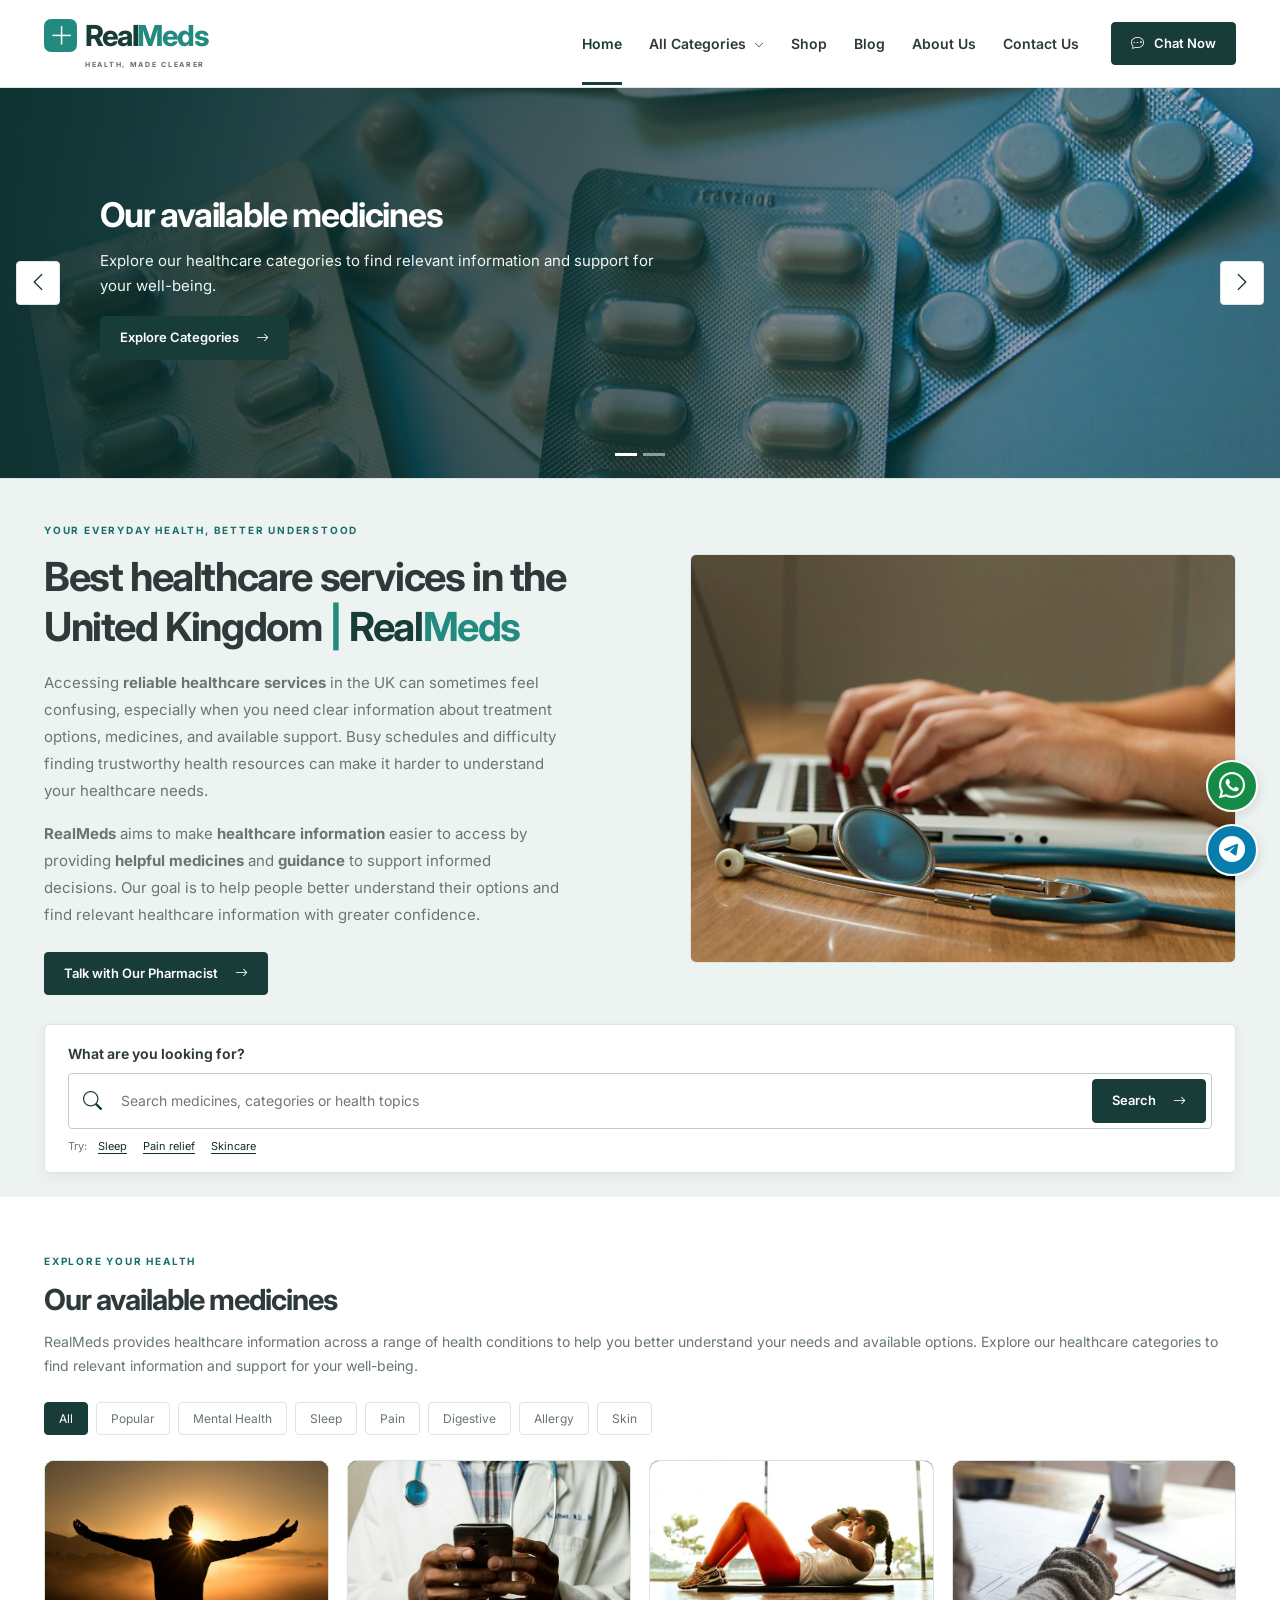
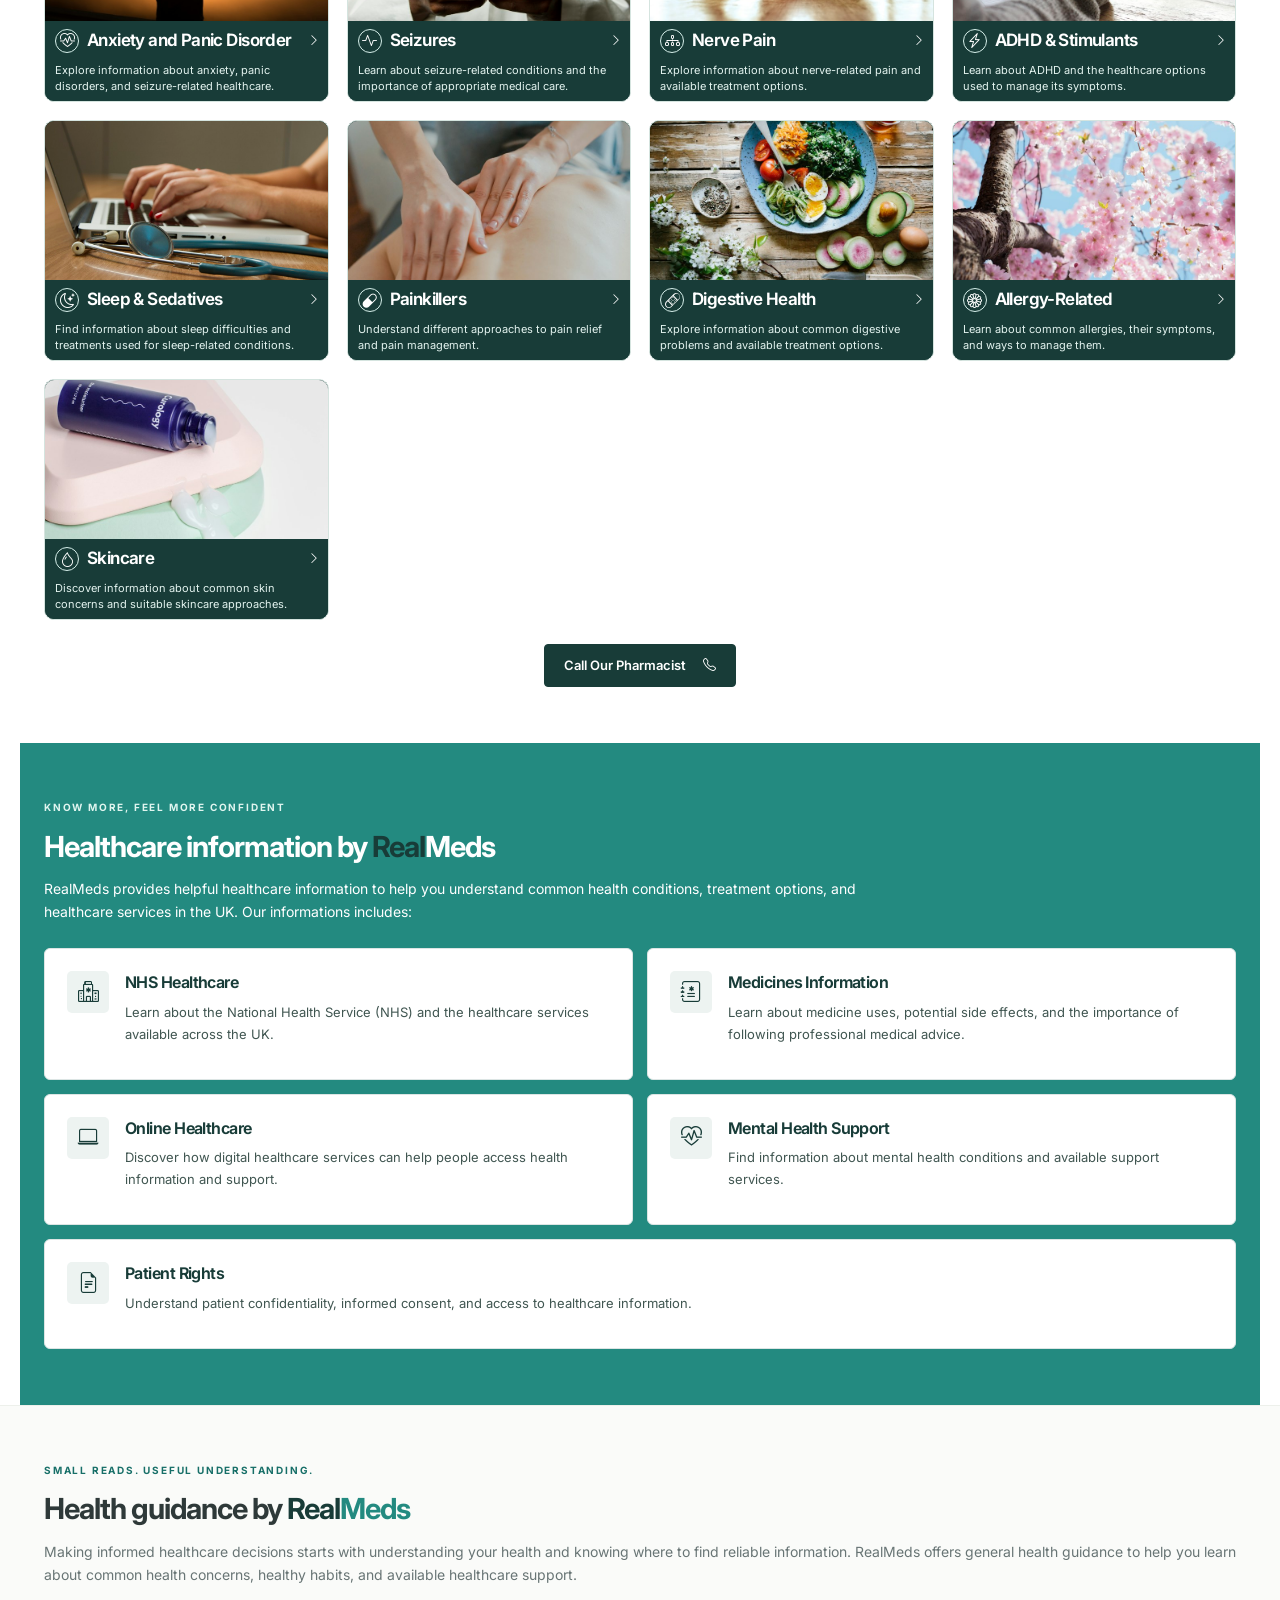
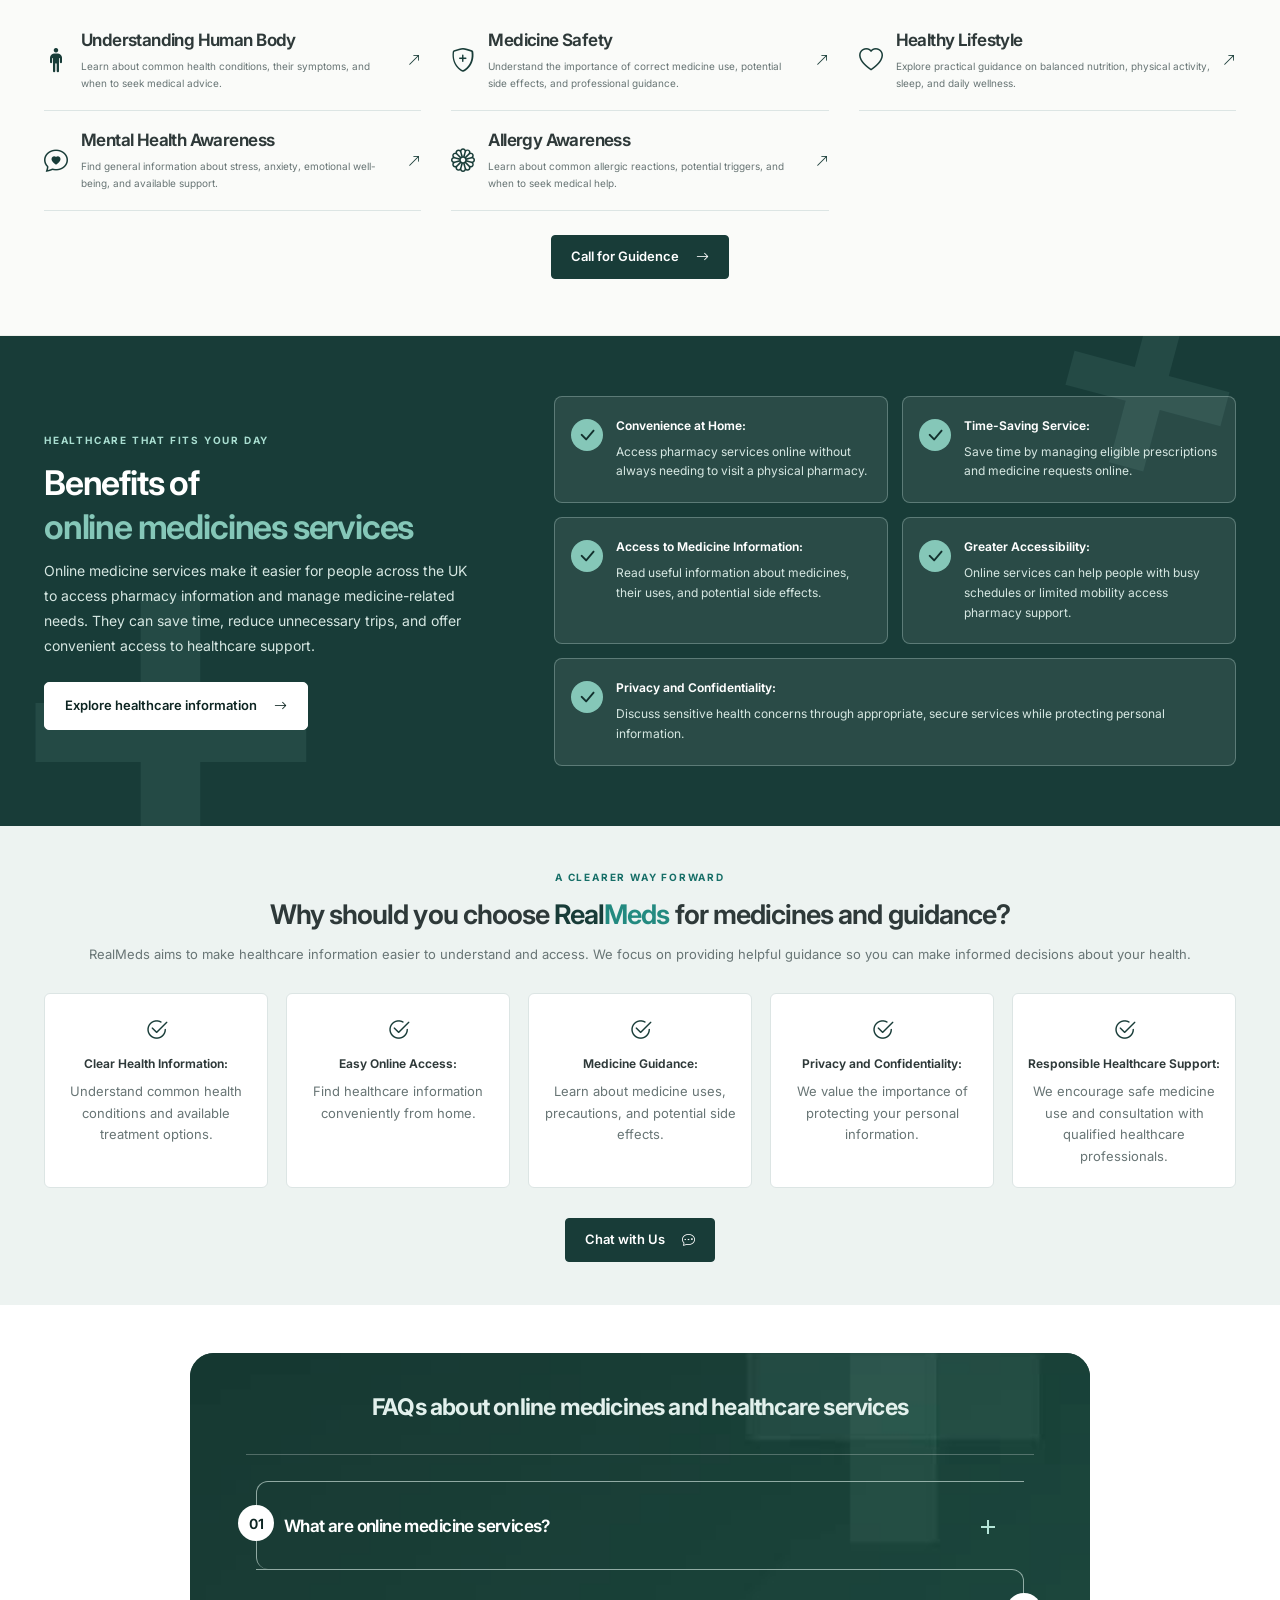
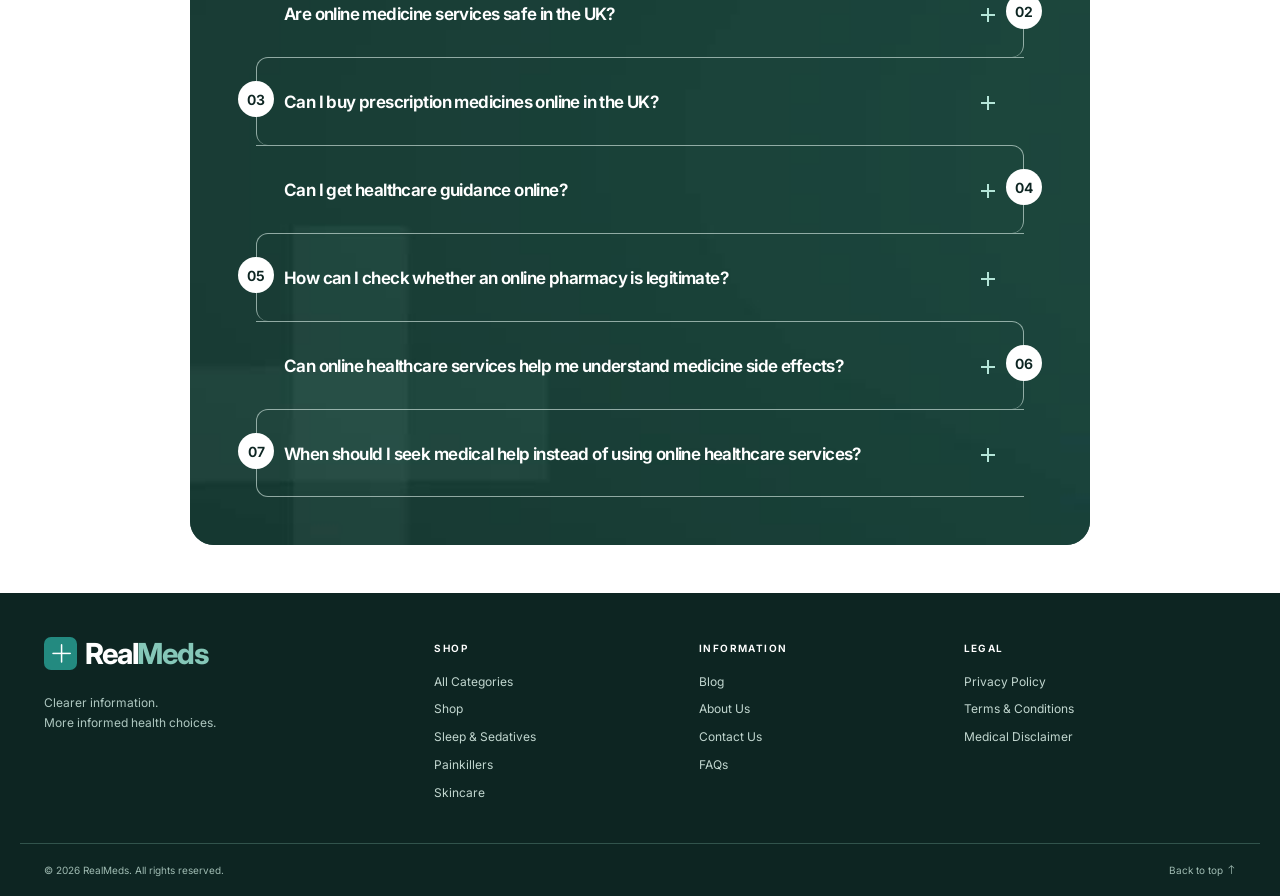
==== index.html @ e04bdd27 "Initial RealMeds website" ====
<!doctype html>
<html lang="en">

<head>
    <meta charset="utf-8">
    <meta name="viewport" content="width=device-width, initial-scale=1">
    <meta name="description"
        content="RealMeds is the best healthcare service, medicine guidance, and online pharmacy service in the UK. Learn about health conditions, safety, and treatment options.">
    <title>Best healthcare services in the United Kingdom | RealMeds</title>
    <link rel="icon" type="image/svg+xml" href="assets/img/favicon.svg?v=1">
    <link rel="preconnect" href="https://fonts.googleapis.com">
    <link href="https://fonts.googleapis.com/css2?family=Inter:wght@400;500;600;650;700;750&display=swap"
        rel="stylesheet">
    <link href="https://cdn.jsdelivr.net/npm/bootstrap@5.3.3/dist/css/bootstrap.min.css" rel="stylesheet">
    <link href="https://cdn.jsdelivr.net/npm/bootstrap-icons@1.11.3/font/bootstrap-icons.min.css" rel="stylesheet">
    <link href="assets/css/style.css" rel="stylesheet">
</head>

<body><a class="skip-link" href="#main">Skip to content</a>
    
    <!-- Partial: header -->
    <header class="site-header">
        <div class="container header-inner"><a class="brand" href="index.html" aria-label="RealMeds home"><span
                    class="brand-symbol"><i class="bi bi-plus-lg"
                        aria-hidden="true"></i></span>Real<span>Meds</span><small>HEALTH, MADE
                    CLEARER</small></a><button class="menu-toggle" aria-expanded="false" aria-controls="main-nav"
                aria-label="Open navigation"><i class="bi bi-list" aria-hidden="true"></i></button>
            <nav id="main-nav" aria-label="Main navigation"><a class="active" href="index.html"
                    aria-current="page">Home</a>
                <div class="category-nav"><button id="category-toggle" aria-expanded="false"
                        aria-controls="mega-menu">All Categories <i class="bi bi-chevron-down"
                            aria-hidden="true"></i></button>
                    <div id="mega-menu" class="mega-menu" hidden>
                        
                        <div class="mega-grid"><a href="#categories" data-category-link="Anxiety and Panic Disorder"><span>Anxiety and Panic
                                    Disorder</span></a><a
                                href="#categories" data-category-link="Seizures"><span>Seizures</span></a><a href="#categories" data-category-link="Nerve Pain"><span>Nerve Pain</span></a><a href="#categories"
                                data-category-link="ADHD & Stimulants"><span>ADHD & Stimulants</span></a><a href="#categories"
                                data-category-link="Sleep & Sedatives"><span>Sleep & Sedatives</span></a><a href="#categories" data-category-link="Painkillers"><span>Painkillers</span></a><a href="#categories"
                                data-category-link="Digestive Health"><span>Digestive Health</span></a><a href="#categories"
                                data-category-link="Allergy-Related"><span>Allergy-Related</span></a><a href="#categories" data-category-link="Skincare"><span>Skincare</span></a></div>
                    </div>
                </div><a href="#categories">Shop</a><a href="#guidance">Blog</a><a href="#about">About Us</a><a href="#detail-modal" data-policy="Contact Us">Contact Us</a>
            </nav><button type="button" class="btn btn-primary header-chat" data-policy="Contact Us"><i class="bi bi-chat-dots" aria-hidden="true"></i> Chat Now</button>
        </div>
    </header>
    <main id="main">
        <!-- Two-slide banner: titles intentionally use span, not H1. -->
        <section id="home-slider" class="carousel slide home-slider" aria-label="RealMeds highlights" aria-roledescription="carousel">
            <div class="carousel-inner">
                <div class="carousel-item active" role="group" aria-roledescription="slide" aria-label="1 of 2">
                    <div class="container banner-content"><div class="banner-copy">
                        <span class="banner-title">Our available medicines</span>
                        <p>Explore our healthcare categories to find relevant information and support for your well-being.</p>
                        <a class="btn btn-primary" href="#categories">Explore Categories <i class="bi bi-arrow-right" aria-hidden="true"></i></a>
                        </div>
                    </div>
                    <div class="banner-image"><img src="assets/img/slider-medicines.jpg" alt="Medicines and healthcare supplies" width="1200" height="800" fetchpriority="high"></div>
                </div>
                <div class="carousel-item" role="group" aria-roledescription="slide" aria-label="2 of 2">
                    <div class="container banner-content"><div class="banner-copy">
                        <span class="banner-title">Healthcare information by <span class="heading-brand"><span class="heading-brand-real">Real</span><span class="heading-brand-meds">Meds</span></span></span>
                        <p>Learn about common health conditions, treatment options, and healthcare services in the UK.</p>
                        <a class="btn btn-primary" href="#information">Learn More About Healthcare <i class="bi bi-arrow-right" aria-hidden="true"></i></a>
                        </div>
                    </div>
                    <div class="banner-image"><img src="assets/img/slider-healthcare.jpg" alt="Healthcare professional discussing health information" width="1200" height="800" fetchpriority="auto"></div>
                </div>
            </div>
            <button class="carousel-control-prev" type="button" data-bs-target="#home-slider" data-bs-slide="prev" aria-label="Previous slide"><i class="bi bi-chevron-left" aria-hidden="true"></i></button>
            <button class="carousel-control-next" type="button" data-bs-target="#home-slider" data-bs-slide="next" aria-label="Next slide"><i class="bi bi-chevron-right" aria-hidden="true"></i></button>
            <div class="carousel-indicators">
                <button type="button" data-bs-target="#home-slider" data-bs-slide-to="0" class="active" aria-current="true" aria-label="Slide 1"></button>
                <button type="button" data-bs-target="#home-slider" data-bs-slide-to="1" aria-label="Slide 2"></button>
            </div>
        </section>

        <!-- Home: primary discovery -->
        <section class="hero">
            <div class="container hero-grid">
                <div class="hero-copy"><span class="eyebrow">YOUR EVERYDAY HEALTH, BETTER UNDERSTOOD</span>
                    <h1>Best healthcare services in the United Kingdom <span>| <span class="heading-brand"><span class="heading-brand-real">Real</span><span class="heading-brand-meds">Meds</span></span></span></h1>
                    <p>Accessing <strong>reliable healthcare services</strong> in the UK can sometimes feel confusing, especially when
                        you need clear information about treatment options, medicines, and available support. Busy
                        schedules and difficulty finding trustworthy health resources can make it harder to understand
                        your healthcare needs.</p>
                    <p><strong>RealMeds</strong> aims to make <strong>healthcare information</strong> easier to access by providing <strong>helpful medicines</strong> and
                        <strong>guidance</strong> to support informed decisions. Our goal is to help people better understand their
                        options and find relevant healthcare information with greater confidence.</p>
                    <div class="hero-actions"><a class="btn btn-primary" href="#detail-modal" data-policy="Contact Us">Talk with Our Pharmacist <i
                                class="bi bi-arrow-right" aria-hidden="true"></i></a></div>
                    
                </div>
                <div class="hero-visual hero-image-box">
                    <img src="assets/img/hero-healthcare.jpg" alt="Healthcare professional providing a consultation" width="1000" height="667" loading="lazy">
                </div>
            </div>
            <div class="container search-container">
                <form id="search-form" class="search-box" role="search"><label for="health-search">What are you looking
                        for?</label>
                    <div class="search-input"><i class="bi bi-search" aria-hidden="true"></i><input id="health-search"
                            type="search" placeholder="Search medicines, categories or health topics"
                            autocomplete="off"><button class="btn btn-primary" type="submit">Search <i
                                class="bi bi-arrow-right" aria-hidden="true"></i></button></div><span>Try: <button
                            type="button" data-search="Sleep">Sleep</button><button type="button"
                            data-search="Pain">Pain relief</button><button type="button"
                            data-search="Skincare">Skincare</button></span>
                </form>
            </div>
        </section>
        
        <!-- Component: category-card -->
        <section id="categories" class="section container">
            <div class="section-heading">
                <div><span class="eyebrow">EXPLORE YOUR HEALTH</span>
                    <h2>Our available medicines</h2>
                    <p>RealMeds provides healthcare information across a range of health conditions to help you better
                        understand your needs and available options. Explore our healthcare categories to find relevant
                        information and support for your well-being.</p>
                </div>
            </div>
            <div class="filter-tabs" role="group" aria-label="Filter health categories"><button data-filter="All"
                    aria-pressed="true" class="selected">All</button><button data-filter="Popular" aria-pressed="false"
                    class="">Popular</button><button data-filter="Mental Health" aria-pressed="false" class="">Mental
                    Health</button><button data-filter="Sleep" aria-pressed="false" class="">Sleep</button><button
                    data-filter="Pain" aria-pressed="false" class="">Pain</button><button data-filter="Digestive"
                    aria-pressed="false" class="">Digestive</button><button data-filter="Allergy" aria-pressed="false"
                    class="">Allergy</button><button data-filter="Skin" aria-pressed="false" class="">Skin</button>
            </div>
            <p id="search-status" class="search-status" role="status" aria-live="polite"></p>
            <div class="category-grid"><a class="category-card category-photo-card" href="#category-detail"
                    data-name="Anxiety and Panic Disorder" data-group="Mental Health" data-popular="true"><img class="category-photo" src="assets/img/category-anxiety.jpg" alt="" width="700" height="440" loading="lazy"><div class="category-card-content"><div class="category-card-heading"><span class="category-icon"><i class="bi bi-heart-pulse" aria-hidden="true"></i></span><h3>Anxiety and Panic Disorder</h3><i class="bi bi-chevron-right" aria-hidden="true"></i></div><p>Explore information about anxiety, panic disorders, and seizure-related healthcare.</p></div></a><a class="category-card category-photo-card" href="#category-detail" data-name="Seizures" data-group="Mental Health"
                    data-popular="false"><img class="category-photo" src="assets/img/category-seizures.jpg" alt="" width="700" height="440" loading="lazy"><div class="category-card-content"><div class="category-card-heading"><span class="category-icon"><i class="bi bi-activity"
                            aria-hidden="true"></i></span><h3>Seizures</h3><i class="bi bi-chevron-right" aria-hidden="true"></i></div><p>Learn about seizure-related conditions and the importance of appropriate medical care.</p></div></a><a class="category-card category-photo-card" href="#category-detail" data-name="Nerve Pain" data-group="Pain"
                    data-popular="false"><img class="category-photo" src="assets/img/category-nerve-pain.jpg" alt="" width="700" height="440" loading="lazy"><div class="category-card-content"><div class="category-card-heading"><span class="category-icon"><i class="bi bi-diagram-3"
                            aria-hidden="true"></i></span><h3>Nerve Pain</h3><i class="bi bi-chevron-right" aria-hidden="true"></i></div><p>Explore information about nerve-related pain and available treatment options.</p></div></a><a class="category-card category-photo-card" href="#category-detail" data-name="ADHD & Stimulants"
                    data-group="Mental Health" data-popular="false"><img class="category-photo" src="assets/img/category-adhd.jpg" alt="" width="700" height="440" loading="lazy"><div class="category-card-content"><div class="category-card-heading"><span class="category-icon"><i
                            class="bi bi-lightning-charge" aria-hidden="true"></i></span><h3>ADHD &amp; Stimulants</h3><i class="bi bi-chevron-right" aria-hidden="true"></i></div><p>Learn about ADHD and the healthcare options used to manage its symptoms.</p></div></a><a class="category-card category-photo-card" href="#category-detail" data-name="Sleep & Sedatives" data-group="Sleep"
                    data-popular="true"><img class="category-photo" src="assets/img/category-sleep.jpg" alt="" width="700" height="440" loading="lazy"><div class="category-card-content"><div class="category-card-heading"><span class="category-icon"><i class="bi bi-moon-stars"
                            aria-hidden="true"></i></span><h3>Sleep &amp; Sedatives</h3><i class="bi bi-chevron-right" aria-hidden="true"></i></div><p>Find information about sleep difficulties and treatments used for sleep-related conditions.
                        </p></div></a><a class="category-card category-photo-card" href="#category-detail" data-name="Painkillers" data-group="Pain"
                    data-popular="true"><img class="category-photo" src="assets/img/category-pain.jpg" alt="" width="700" height="440" loading="lazy"><div class="category-card-content"><div class="category-card-heading"><span class="category-icon"><i class="bi bi-capsule"
                            aria-hidden="true"></i></span><h3>Painkillers</h3><i class="bi bi-chevron-right" aria-hidden="true"></i></div><p>Understand different approaches to pain relief and pain management.</p></div></a><a class="category-card category-photo-card" href="#category-detail" data-name="Digestive Health" data-group="Digestive"
                    data-popular="true"><img class="category-photo" src="assets/img/category-digestive.jpg" alt="" width="700" height="440" loading="lazy"><div class="category-card-content"><div class="category-card-heading"><span class="category-icon"><i class="bi bi-bandaid"
                            aria-hidden="true"></i></span><h3>Digestive Health</h3><i class="bi bi-chevron-right" aria-hidden="true"></i></div><p>Explore information about common digestive problems and available treatment options.</p></div></a><a class="category-card category-photo-card" href="#category-detail" data-name="Allergy-Related" data-group="Allergy"
                    data-popular="false"><img class="category-photo" src="assets/img/category-allergy.jpg" alt="" width="700" height="440" loading="lazy"><div class="category-card-content"><div class="category-card-heading"><span class="category-icon"><i class="bi bi-flower1"
                            aria-hidden="true"></i></span><h3>Allergy-Related</h3><i class="bi bi-chevron-right" aria-hidden="true"></i></div><p>Learn about common allergies, their symptoms, and ways to manage them.</p></div></a><a class="category-card category-photo-card" href="#category-detail" data-name="Skincare" data-group="Skin"
                    data-popular="true"><img class="category-photo" src="assets/img/category-skincare.jpg" alt="" width="700" height="440" loading="lazy"><div class="category-card-content"><div class="category-card-heading"><span class="category-icon"><i class="bi bi-droplet"
                            aria-hidden="true"></i></span><h3>Skincare</h3><i class="bi bi-chevron-right" aria-hidden="true"></i></div><p>Discover information about common skin concerns and suitable skincare approaches.</p></div></a></div><div class="mt-4 text-center"><button type="button" class="btn btn-primary" data-policy="Contact Us">Call Our Pharmacist <i class="bi bi-telephone" aria-hidden="true"></i></button></div>
            <p id="no-results" hidden>No matching categories. Try a broader search term.</p>
        </section>
        <section id="information" class="section container">
            <div class="section-heading">
                <div><span class="eyebrow">KNOW MORE, FEEL MORE CONFIDENT</span>
                    <h2>Healthcare information by <span class="heading-brand"><span class="heading-brand-real">Real</span><span class="heading-brand-meds">Meds</span></span></h2>
                    <p>RealMeds provides helpful healthcare information to help you understand common health conditions,
                        treatment options, and healthcare services in the UK. Our informations includes:</p>
                </div>
            </div>
            <div class="rm-information-grid">
                <article class="rm-information-item"><span class="rm-information-icon"><i class="bi bi-hospital" aria-hidden="true"></i></span><div class="rm-information-content"><h3>NHS Healthcare</h3><p>Learn about the National Health Service (NHS) and the healthcare services available across the UK.</p></div></article>
                <article class="rm-information-item"><span class="rm-information-icon"><i class="bi bi-journal-medical" aria-hidden="true"></i></span><div class="rm-information-content"><h3>Medicines Information</h3><p>Learn about medicine uses, potential side effects, and the importance of following professional medical advice.</p></div></article>
                <article class="rm-information-item"><span class="rm-information-icon"><i class="bi bi-laptop" aria-hidden="true"></i></span><div class="rm-information-content"><h3>Online Healthcare</h3><p>Discover how digital healthcare services can help people access health information and support.</p></div></article>
                <article class="rm-information-item"><span class="rm-information-icon"><i class="bi bi-heart-pulse" aria-hidden="true"></i></span><div class="rm-information-content"><h3>Mental Health Support</h3><p>Find information about mental health conditions and available support services.</p></div></article>
                <article class="rm-information-item"><span class="rm-information-icon"><i class="bi bi-file-earmark-text" aria-hidden="true"></i></span><div class="rm-information-content"><h3>Patient Rights</h3><p>Understand patient confidentiality, informed consent, and access to healthcare information.</p></div></article>
            </div>
        </section>
        <section id="guidance" class="section guidance-section">
            <div class="container">
                <div class="section-heading">
                    <div><span class="eyebrow">SMALL READS. USEFUL UNDERSTANDING.</span>
                        <h2>Health guidance by <span class="heading-brand"><span class="heading-brand-real">Real</span><span class="heading-brand-meds">Meds</span></span></h2>
                        <p>Making informed healthcare decisions starts with understanding your health and knowing where
                            to find reliable information. RealMeds offers general health guidance to help you learn
                            about common health concerns, healthy habits, and available healthcare support.</p>
                    </div>
                </div>
                <div class="guidance-grid"><div class="guidance-link" role="button" tabindex="0" data-article="0"><i
                            class="bi bi-person-standing" aria-hidden="true"></i><div class="guidance-copy"><h3 class="guidance-title">Understanding Human
                                Body</h3><small>Learn about common health conditions, their symptoms, and when to
                                seek medical advice.</small></div><i class="bi bi-arrow-up-right"
                            aria-hidden="true"></i></div><div class="guidance-link" role="button" tabindex="0" data-article="1"><i
                            class="bi bi-shield-plus" aria-hidden="true"></i><div class="guidance-copy"><h3 class="guidance-title">Medicine
                                Safety</h3><small>Understand the importance of correct medicine use, potential side
                                effects, and professional guidance.</small></div><i class="bi bi-arrow-up-right"
                            aria-hidden="true"></i></div><div class="guidance-link" role="button" tabindex="0" data-article="2"><i
                            class="bi bi-heart" aria-hidden="true"></i><div class="guidance-copy"><h3 class="guidance-title">Healthy
                                Lifestyle</h3><small>Explore practical guidance on balanced nutrition, physical
                                activity, sleep, and daily wellness.</small></div><i class="bi bi-arrow-up-right"
                            aria-hidden="true"></i></div><div class="guidance-link" role="button" tabindex="0" data-article="3"><i
                            class="bi bi-chat-heart" aria-hidden="true"></i><div class="guidance-copy"><h3 class="guidance-title">Mental Health
                                Awareness</h3><small>Find general information about stress, anxiety, emotional
                                well-being, and available support.</small></div><i class="bi bi-arrow-up-right"
                            aria-hidden="true"></i></div><div class="guidance-link" role="button" tabindex="0" data-article="4"><i
                            class="bi bi-flower1" aria-hidden="true"></i><div class="guidance-copy"><h3 class="guidance-title">Allergy
                                Awareness</h3><small>Learn about common allergic reactions, potential triggers, and
                                when to seek medical help.</small></div><i class="bi bi-arrow-up-right"
                            aria-hidden="true"></i></div></div>
                <div class="mt-4 text-center"><button type="button" class="btn btn-primary" data-policy="Contact Us">Call for Guidence <i class="bi bi-arrow-right" aria-hidden="true"></i></button></div>
            </div>
        </section>
        <section class="benefits-band"><div class="section container benefits">
            <div><span class="eyebrow">HEALTHCARE THAT FITS YOUR DAY</span>
                <h3 class="benefits-title">Benefits of <span>online medicines services</span></h3>
                <p>Online medicine services make it easier for people across the UK to access pharmacy information and
                    manage medicine-related needs. They can save time, reduce unnecessary trips, and offer convenient
                    access to healthcare support.</p><a href="#information" class="btn benefits-cta">Explore healthcare
                    information <i class="bi bi-arrow-right" aria-hidden="true"></i></a>
            </div>
            <div class="benefit-list">
                <div><i class="bi bi-check-lg" aria-hidden="true"></i><span>
                        <strong class="benefit-label">Convenience at Home:</strong>
                        <p>Access pharmacy services online without always needing to visit a physical pharmacy.</p>
                    </span></div>
                <div><i class="bi bi-check-lg" aria-hidden="true"></i><span>
                        <strong class="benefit-label">Time-Saving Service:</strong>
                        <p>Save time by managing eligible prescriptions and medicine requests online.</p>
                    </span></div>
                <div><i class="bi bi-check-lg" aria-hidden="true"></i><span>
                        <strong class="benefit-label">Access to Medicine Information:</strong>
                        <p>Read useful information about medicines, their uses, and potential side effects.</p>
                    </span></div>
                <div><i class="bi bi-check-lg" aria-hidden="true"></i><span>
                        <strong class="benefit-label">Greater Accessibility:</strong>
                        <p>Online services can help people with busy schedules or limited mobility access pharmacy
                            support.</p>
                    </span></div>
                <div><i class="bi bi-check-lg" aria-hidden="true"></i><span>
                        <strong class="benefit-label">Privacy and Confidentiality:</strong>
                        <p>Discuss sensitive health concerns through appropriate, secure services while protecting
                            personal information.</p>
                    </span></div>
            </div>
        </div></section>
        <section id="about" class="why-section">
            <div class="container"><span class="eyebrow">A CLEARER WAY FORWARD</span>
                <h3 class="why-title">Why should you choose <span class="heading-brand"><span class="heading-brand-real">Real</span><span class="heading-brand-meds">Meds</span></span> for medicines and guidance?</h3>
                <p>RealMeds aims to make healthcare information easier to understand and access. We focus on providing
                    helpful guidance so you can make informed decisions about your health.</p>
                <div class="why-grid">
                    <div><i class="bi bi-check2-circle" aria-hidden="true"></i>
                        <strong class="why-label">Clear Health Information:</strong>
                        <p>Understand common health conditions and available treatment options.</p>
                    </div>
                    <div><i class="bi bi-check2-circle" aria-hidden="true"></i>
                        <strong class="why-label">Easy Online Access:</strong>
                        <p>Find healthcare information conveniently from home.</p>
                    </div>
                    <div><i class="bi bi-check2-circle" aria-hidden="true"></i>
                        <strong class="why-label">Medicine Guidance:</strong>
                        <p>Learn about medicine uses, precautions, and potential side effects.</p>
                    </div>
                    <div><i class="bi bi-check2-circle" aria-hidden="true"></i>
                        <strong class="why-label">Privacy and Confidentiality:</strong>
                        <p>We value the importance of protecting your personal information.</p>
                    </div>
                    <div><i class="bi bi-check2-circle" aria-hidden="true"></i>
                        <strong class="why-label">Responsible Healthcare Support:</strong>
                        <p>We encourage safe medicine use and consultation with qualified healthcare professionals.</p>
                    </div>
                </div>
                <div class="mt-4"><button type="button" class="btn btn-primary" data-policy="Contact Us">Chat with Us <i class="bi bi-chat-dots" aria-hidden="true"></i></button></div>
            </div>
        </section>
        <section id="faq" class="section container rm-faq-section" aria-labelledby="rm-faq-title">
            <div class="rm-faq-layout">
                <video class="rm-faq-video" muted loop playsinline preload="none" poster="assets/video/faq-background-poster.jpg" data-video-src="assets/video/faq-background.mp4" aria-hidden="true" tabindex="-1"></video>
                <div class="rm-faq-intro">
                   
                    <h2 id="rm-faq-title">FAQs about online medicines and healthcare services</h2>
                </div>
                <div class="rm-faq-timeline" id="faq-list">
                    <div class="rm-faq-line" aria-hidden="true"><span></span></div>
                    <article class="rm-faq-item faq-animated-item">
                        <span class="rm-faq-number" aria-hidden="true">01</span>
                        <div class="rm-faq-card">
                            <h3 class="rm-faq-heading"><button id="rm-faq-question-0" class="rm-faq-question collapsed" type="button" data-bs-toggle="collapse" data-bs-target="#faq-0" aria-expanded="false" aria-controls="faq-0">What are online medicine services?<span class="rm-faq-toggle" aria-hidden="true"></span></button></h3>
                            <div id="faq-0" class="rm-faq-answer collapse" data-bs-parent="#faq-list" role="region" aria-labelledby="rm-faq-question-0">
                                <div class="rm-faq-answer-body">Online medicine services allow people to access medicine information, pharmacy support, and eligible prescription services through websites or digital platforms.</div>
                            </div>
                        </div>
                    </article>
                    <article class="rm-faq-item faq-animated-item">
                        <span class="rm-faq-number" aria-hidden="true">02</span>
                        <div class="rm-faq-card">
                            <h3 class="rm-faq-heading"><button id="rm-faq-question-1" class="rm-faq-question collapsed" type="button" data-bs-toggle="collapse" data-bs-target="#faq-1" aria-expanded="false" aria-controls="faq-1">Are online medicine services safe in the UK?<span class="rm-faq-toggle" aria-hidden="true"></span></button></h3>
                            <div id="faq-1" class="rm-faq-answer collapse" data-bs-parent="#faq-list" role="region" aria-labelledby="rm-faq-question-1">
                                <div class="rm-faq-answer-body">They can be safe when you use legitimate, appropriately registered providers. Check the provider's registration with the relevant UK regulator and avoid websites selling prescription medicines without a valid prescription.</div>
                            </div>
                        </div>
                    </article>
                    <article class="rm-faq-item faq-animated-item">
                        <span class="rm-faq-number" aria-hidden="true">03</span>
                        <div class="rm-faq-card">
                            <h3 class="rm-faq-heading"><button id="rm-faq-question-2" class="rm-faq-question collapsed" type="button" data-bs-toggle="collapse" data-bs-target="#faq-2" aria-expanded="false" aria-controls="faq-2">Can I buy prescription medicines online in the UK?<span class="rm-faq-toggle" aria-hidden="true"></span></button></h3>
                            <div id="faq-2" class="rm-faq-answer collapse" data-bs-parent="#faq-list" role="region" aria-labelledby="rm-faq-question-2">
                                <div class="rm-faq-answer-body">Yes, prescription medicines can be supplied online when the applicable legal requirements are met. Some medicines require a prescription from an authorised prescriber before they can be dispensed.</div>
                            </div>
                        </div>
                    </article>
                    <article class="rm-faq-item faq-animated-item">
                        <span class="rm-faq-number" aria-hidden="true">04</span>
                        <div class="rm-faq-card">
                            <h3 class="rm-faq-heading"><button id="rm-faq-question-3" class="rm-faq-question collapsed" type="button" data-bs-toggle="collapse" data-bs-target="#faq-3" aria-expanded="false" aria-controls="faq-3">Can I get healthcare guidance online?<span class="rm-faq-toggle" aria-hidden="true"></span></button></h3>
                            <div id="faq-3" class="rm-faq-answer collapse" data-bs-parent="#faq-list" role="region" aria-labelledby="rm-faq-question-3">
                                <div class="rm-faq-answer-body">Yes, online services can provide general health information, medicine guidance, and information about available healthcare options. However, online information does not replace professional medical advice or diagnosis.</div>
                            </div>
                        </div>
                    </article>
                    <article class="rm-faq-item faq-animated-item">
                        <span class="rm-faq-number" aria-hidden="true">05</span>
                        <div class="rm-faq-card">
                            <h3 class="rm-faq-heading"><button id="rm-faq-question-4" class="rm-faq-question collapsed" type="button" data-bs-toggle="collapse" data-bs-target="#faq-4" aria-expanded="false" aria-controls="faq-4">How can I check whether an online pharmacy is legitimate?<span class="rm-faq-toggle" aria-hidden="true"></span></button></h3>
                            <div id="faq-4" class="rm-faq-answer collapse" data-bs-parent="#faq-list" role="region" aria-labelledby="rm-faq-question-4">
                                <div class="rm-faq-answer-body">Check the provider's registration with the appropriate regulator, such as the General Pharmaceutical Council (GPhC) in Great Britain or the Pharmaceutical Society of Northern Ireland (PSNI) in Northern Ireland.</div>
                            </div>
                        </div>
                    </article>
                    <article class="rm-faq-item faq-animated-item">
                        <span class="rm-faq-number" aria-hidden="true">06</span>
                        <div class="rm-faq-card">
                            <h3 class="rm-faq-heading"><button id="rm-faq-question-5" class="rm-faq-question collapsed" type="button" data-bs-toggle="collapse" data-bs-target="#faq-5" aria-expanded="false" aria-controls="faq-5">Can online healthcare services help me understand medicine side effects?<span class="rm-faq-toggle" aria-hidden="true"></span></button></h3>
                            <div id="faq-5" class="rm-faq-answer collapse" data-bs-parent="#faq-list" role="region" aria-labelledby="rm-faq-question-5">
                                <div class="rm-faq-answer-body">Yes, reputable healthcare resources can explain common side effects, precautions, and interactions. Always read the patient information leaflet and consult a pharmacist or prescriber if you have concerns.</div>
                            </div>
                        </div>
                    </article>
                    <article class="rm-faq-item faq-animated-item">
                        <span class="rm-faq-number" aria-hidden="true">07</span>
                        <div class="rm-faq-card">
                            <h3 class="rm-faq-heading"><button id="rm-faq-question-6" class="rm-faq-question collapsed" type="button" data-bs-toggle="collapse" data-bs-target="#faq-6" aria-expanded="false" aria-controls="faq-6">When should I seek medical help instead of using online healthcare services?<span class="rm-faq-toggle" aria-hidden="true"></span></button></h3>
                            <div id="faq-6" class="rm-faq-answer collapse" data-bs-parent="#faq-list" role="region" aria-labelledby="rm-faq-question-6">
                                <div class="rm-faq-answer-body">Seek urgent medical advice if your symptoms are worsening or concerning. In England, you can contact NHS 111 for urgent medical guidance; call 999 for a life-threatening emergency. Different NHS arrangements apply in Scotland, Wales, and Northern Ireland.</div>
                            </div>
                        </div>
                    </article>
                </div>
            </div>
        </section>
        
    </main>
    <!-- Partial: footer -->
    <footer>
        <div class="container footer-grid">
            <div><a class="brand footer-brand" href="index.html" aria-label="RealMeds home"><span class="brand-symbol"><i class="bi bi-plus-lg" aria-hidden="true"></i></span>Real<span>Meds</span></a>
                <p>Clearer information.<br>More informed health choices.</p>
            </div>
            <div>
                <h2>SHOP</h2><a href="#categories">All Categories</a><a href="#categories">Shop</a><a href="#categories"
                    data-category-link="Sleep & Sedatives">Sleep & Sedatives</a><a href="#categories"
                    data-category-link="Painkillers">Painkillers</a><a href="#categories"
                    data-category-link="Skincare">Skincare</a>
            </div>
            <div>
                <h2>INFORMATION</h2><a href="#guidance">Blog</a><a href="#about">About Us</a><a href="#detail-modal" data-policy="Contact Us">Contact
                    Us</a><a href="#faq">FAQs</a>
            </div>
            <div>
                <h2>LEGAL</h2><button data-policy="Privacy Policy">Privacy Policy</button><button
                    data-policy="Terms & Conditions">Terms & Conditions</button><button
                    data-policy="Medical Disclaimer">Medical Disclaimer</button>
                
            </div>
        </div>
        <div class="container footer-bottom"><span>© 2026 RealMeds. All rights reserved.</span><a href="#">Back to top <i class="bi bi-arrow-up" aria-hidden="true"></i></a></div>
    </footer>
    <div class="modal fade" id="detail-modal" tabindex="-1" aria-labelledby="detail-title" aria-hidden="true">
        <div class="modal-dialog modal-dialog-centered">
            <div class="modal-content">
                <div class="modal-header">
                    <h2 class="modal-title fs-5" id="detail-title"></h2><button class="btn-close"
                        data-bs-dismiss="modal" aria-label="Close"></button>
                </div>
                <div class="modal-body" id="detail-body"></div>
                <div class="modal-footer"><button class="btn btn-outline-primary" data-bs-dismiss="modal">Close</button>
                </div>
            </div>
        </div>
    </div>
    <script src="https://cdn.jsdelivr.net/npm/bootstrap@5.3.3/dist/js/bootstrap.bundle.min.js"></script>
    <script src="assets/js/main.js"></script>

    <!-- Set approved WhatsApp and Telegram URLs when contact details are supplied. -->
    <aside class="floating-social" aria-label="Chat with RealMeds">
        <button type="button" class="social-float social-whatsapp" data-policy="WhatsApp" aria-label="Contact RealMeds on WhatsApp" title="WhatsApp"><i class="bi bi-whatsapp" aria-hidden="true"></i></button>
        <button type="button" class="social-float social-telegram" data-policy="Telegram" aria-label="Contact RealMeds on Telegram" title="Telegram"><i class="bi bi-telegram" aria-hidden="true"></i></button>
    </aside>
</body>

</html>
---- assets/css/style.css ----
﻿:root{--rm-primary:#183c38;--rm-primary-dark:#12302d;--rm-primary-deep:#0d2522;--rm-primary-soft:#edf3f1;--rm-white:#fff;--rm-bg-soft:#f5f8f8;--rm-text:#2e3939;--rm-muted:#687575;--rm-border:#dce5e4}*{box-sizing:border-box}html{scroll-behavior:smooth;scroll-padding-top:100px}body{font:15px/1.65 Inter,Arial,Helvetica,sans-serif;color:var(--rm-text)}a{text-decoration:none;color:inherit}button,input{font:inherit}button,a,input{touch-action:manipulation}a,button{transition:background .16s,color .16s,border-color .16s}a:focus-visible,button:focus-visible,input:focus-visible{outline:3px solid #b17b24;outline-offset:4px}h1,h2,h3,p{margin-top:0}h1,h2,h3{letter-spacing:-.035em;line-height:1.25}h2{font-size:29px;font-weight:700;margin-bottom:12px}h3{font-size:17px;font-weight:650}p{color:var(--rm-muted)}.container{max-width:1240px;padding-left:24px;padding-right:24px}.utility{background:var(--rm-primary-deep);color:#fff;font-size:11px;padding:7px 0}.utility .container{display:flex;justify-content:space-between}.utility a{color:#d6eeea}.utility i{margin-left:8px}.site-header{position:sticky;top:0;background:#fff;border-bottom:1px solid var(--rm-border);z-index:100}.header-inner{display:flex;align-items:center;gap:32px;min-height:87px}.brand{position:relative;display:inline-flex;align-items:center;font-size:29px;font-weight:750;letter-spacing:-1.5px;line-height:1;white-space:nowrap;color:var(--rm-primary);padding-bottom:16px}.brand>span:not(.brand-symbol){color:var(--rm-primary)}.brand-symbol{background:var(--rm-primary);color:white;border-radius:7px;display:grid;place-items:center;width:33px;height:33px;margin-right:8px;font-size:25px}.brand small{position:absolute;bottom:0;left:41px;font-size:7px;letter-spacing:1.7px;color:var(--rm-muted)}nav{display:flex;align-items:center;gap:27px;flex:1}nav>a,nav button{font-size:14px;font-weight:600;white-space:nowrap}nav>a{padding:30px 0;position:relative}nav>a.active{color:var(--rm-primary)}nav>a.active:after{content:'';position:absolute;bottom:0;left:0;right:0;height:3px;background:var(--rm-primary)}nav button{background:none;border:0;padding:30px 0;color:var(--rm-text)}nav button i{font-size:10px;margin-left:4px}.header-help{display:flex;align-items:center;gap:10px;font-size:10px;line-height:1.5;border-left:1px solid var(--rm-border);padding-left:23px;color:var(--rm-muted)}.header-help>i{font-size:24px;color:var(--rm-primary)}.header-help strong{display:block;font-size:12px;color:var(--rm-text)}.menu-toggle{display:none}.mega-menu{position:absolute;top:100%;left:50%;transform:translateX(-50%);width:min(100% - 48px,1000px);padding:24px;background:white;border:1px solid var(--rm-border);box-shadow:0 12px 24px #193c3812}.mega-heading{font-weight:700;margin-bottom:16px}.mega-heading span{font-weight:400;color:var(--rm-muted);font-size:12px;margin-left:15px}.mega-grid{display:grid;grid-template-columns:repeat(3,1fr);gap:6px 24px}.mega-grid a{display:flex;align-items:center;gap:10px;font-size:13px;padding:12px 6px;border-bottom:1px solid #edf2f1}.mega-grid a i:first-child{color:var(--rm-primary);font-size:18px}.mega-grid a i:last-child{margin-left:auto}.mega-grid a:hover{background:var(--rm-primary-soft)}.mega-all{display:block;margin-top:18px;color:var(--rm-primary);font-size:13px}.hero{background:#edf3f1;padding-top:43px}.hero-grid{display:grid;grid-template-columns:1.12fr 1fr;align-items:center;gap:35px}.eyebrow{display:block;font-size:10px;font-weight:700;letter-spacing:1.8px;color:var(--rm-primary-dark);margin-bottom:13px}h1{font-size:40px;font-weight:700;max-width:620px;margin-bottom:17px}h1 span{color:var(--rm-primary)}.hero-copy>p{font-size:15px;max-width:520px;line-height:1.8}.hero-actions{display:flex;gap:12px;margin-top:24px}.btn{border-radius:4px;font-size:13px;font-weight:600;padding:11px 19px}.btn i{margin-left:14px}.btn-primary{--bs-btn-bg:var(--rm-primary);--bs-btn-border-color:var(--rm-primary);--bs-btn-hover-bg:var(--rm-primary-dark);--bs-btn-hover-border-color:var(--rm-primary-dark);--bs-btn-active-bg:var(--rm-primary-deep);--bs-btn-active-border-color:var(--rm-primary-deep)}.btn-outline-primary{--bs-btn-color:var(--rm-primary-dark);--bs-btn-border-color:var(--rm-primary);--bs-btn-hover-bg:var(--rm-primary);--bs-btn-hover-border-color:var(--rm-primary);--bs-btn-active-bg:var(--rm-primary)}.hero-note{font-size:11px;color:var(--rm-muted);margin-top:20px}.hero-note i{color:var(--rm-primary);margin-right:7px}.hero-visual{position:relative;min-width:0}.hero-visual img{width:100%;height:320px;object-fit:contain}.visual-caption{position:absolute;bottom:22px;left:15px;font-size:15px;color:#315d54;line-height:1.6}.search-container{position:relative;margin-top:29px;padding-bottom:24px}.search-box{background:white;border:1px solid var(--rm-border);border-radius:6px;padding:17px 23px;box-shadow:0 4px 14px #1a4e4010}.search-box label{font-weight:650;font-size:14px;display:block;margin-bottom:8px}.search-input{display:flex;align-items:center;border:1px solid #b9ceca;border-radius:4px;padding:5px 5px 5px 14px;gap:12px}.search-input>i{color:var(--rm-primary);font-size:19px}.search-input input{flex:1;min-width:0;border:0;background:none;padding:7px;font-size:14px}.search-box>span{font-size:11px;color:var(--rm-muted);display:block;margin-top:8px}.search-box>span button{border:0;background:none;font-size:11px;padding:0 8px;color:var(--rm-primary-dark);text-decoration:underline;text-underline-offset:3px}.reassurance{display:flex;justify-content:center;gap:70px;padding-top:17px;padding-bottom:17px;border-bottom:1px solid var(--rm-border);font-size:12px;color:#54716c}.reassurance i{margin-right:9px;color:var(--rm-primary);font-size:17px}.section{padding-top:56px;padding-bottom:56px}.section-heading{display:flex;align-items:center;justify-content:space-between;gap:24px;margin-bottom:25px}.section-heading p{margin-bottom:0;font-size:14px}.text-link{border:0;background:none;padding:0;color:var(--rm-primary-dark);font-size:12px;font-weight:650;display:inline-flex;gap:14px;align-items:center}.text-link:hover{color:#0b4d45;text-decoration:underline}.filter-tabs{display:flex;gap:8px;overflow-x:auto;padding:0 0 8px;margin-bottom:17px}.filter-tabs button{border:1px solid var(--rm-border);border-radius:4px;background:white;padding:6px 14px;font-size:12px;white-space:nowrap;color:var(--rm-muted)}.filter-tabs button.selected{background:var(--rm-primary);color:white;border-color:var(--rm-primary)}.category-grid{display:grid;grid-template-columns:repeat(3,1fr);gap:13px}.category-card{border:1px solid var(--rm-border);border-radius:5px;padding:20px 15px;display:flex;align-items:center;gap:13px;min-width:0}.category-card:hover{border-color:var(--rm-primary);background:#f9fcfb}.category-icon{display:grid;place-items:center;width:42px;height:42px;flex-shrink:0;border-radius:4px;background:var(--rm-primary-soft);color:var(--rm-primary);font-size:23px}.category-card h3{font-size:14px;letter-spacing:-.02em;margin-bottom:4px}.category-card p{font-size:10px;margin:0}.category-card>i{font-size:11px;color:var(--rm-primary);margin-left:auto}.search-status:empty{display:none}.search-status{font-size:12px;color:var(--rm-primary-dark)}[hidden]{display:none!important}.soft-section{background:var(--rm-bg-soft);border-block:1px solid #ecf0ef}.topic-grid{display:grid;grid-template-columns:repeat(4,1fr);gap:19px}.topic-card{border:1px solid var(--rm-border);border-radius:5px;background:white;overflow:hidden;display:flex;flex-direction:column}.topic-art{position:relative;height:135px;background:#e8f0eb;display:grid;place-items:center;overflow:hidden}.topic-art>i{font-size:61px;color:#4e8d7b;z-index:1;transform:rotate(-12deg)}.art-ring{position:absolute;width:110px;height:110px;border:1px solid #b0cbbf;border-radius:50%;transform:translate(20px,12px)}.art-1{background:#eeeae1}.art-1>i{color:#9b8b62}.art-1 .art-ring{border-color:#cfc6ad}.art-2{background:#e7eef1}.art-2>i{color:#6996a6}.art-3{background:#f3e9e5}.art-3>i{color:#b08778}.topic-body{padding:18px;display:flex;flex-direction:column;flex:1}.small-label{font-size:10px;color:var(--rm-primary);margin-bottom:8px;font-weight:600}.topic-body h3{font-size:17px;line-height:1.4;min-height:48px}.topic-body p{font-size:12px;margin-bottom:18px}.topic-body .text-link{margin-top:auto;justify-content:space-between;border-top:1px solid #edf0ef;padding-top:12px}.catalogue-note{font-size:10px;margin:16px 0 0}.information-layout{display:grid;grid-template-columns:1fr 2fr;border:1px solid var(--rm-border);border-radius:5px;overflow:hidden}.information-tabs{background:#f7f9f8;padding:8px 0}.information-tabs button{display:flex;justify-content:space-between;align-items:center;width:100%;padding:15px 20px;border:0;border-left:3px solid transparent;background:none;font-size:13px;text-align:left;color:var(--rm-muted)}.information-tabs button.selected{border-left-color:var(--rm-primary);color:var(--rm-primary-dark);background:#e6eeeb;font-weight:650}.info-preview{padding:31px 38px;align-content:center}.info-preview>i{color:var(--rm-primary);font-size:30px;display:block;margin-bottom:14px}.info-preview h3{font-size:22px}.info-preview p{font-size:14px;max-width:600px}.guidance-section{background:#fafbf9;border-block:1px solid #edf0eb}.reading-label{font-size:11px;color:var(--rm-muted)}.guidance-grid{display:grid;grid-template-columns:repeat(3,1fr);gap:0 30px}.guidance-link{display:flex;align-items:center;text-align:left;padding:19px 0;border:0;border-bottom:1px solid var(--rm-border);background:none;gap:13px}.guidance-link>i:first-child{font-size:24px;color:var(--rm-primary)}.guidance-link>i:last-child{margin-left:auto;color:var(--rm-primary);font-size:13px}.guidance-link .guidance-title{display:block;font-size:13px;font-weight:600}.guidance-link small{display:block;font-size:10px;color:var(--rm-muted);margin-top:3px}.benefits{display:grid;grid-template-columns:1fr 1fr;gap:95px;align-items:center}.benefits>div>p{font-size:14px;max-width:430px}.benefits .benefits-title{max-width:390px}.benefit-list>div{display:flex;align-items:center;gap:16px;padding:12px 0;border-bottom:1px solid #edf0ef}.benefit-list>div>i{font-size:22px;color:var(--rm-primary)}.benefit-list .benefit-label{font-size:13px;margin-bottom:4px}.benefit-list p{font-size:11px;margin:0}.why-section{background:#edf3f1;padding:43px 0;text-align:center}.why-section .why-title{font-size:27px}.why-section p{font-size:13px}.why-grid{display:grid;grid-template-columns:repeat(5,1fr);gap:25px;margin-top:28px}.why-grid i{font-size:23px;color:var(--rm-primary)}.why-grid .why-label{font-size:12px;margin:9px 0 0;letter-spacing:0}.faq-layout{display:grid;grid-template-columns:1fr 1.65fr;gap:75px}.faq-layout>div>p{font-size:13px}.accordion{--bs-accordion-border-color:var(--rm-border);--bs-accordion-active-bg:#f3f8f6;--bs-accordion-active-color:var(--rm-primary-deep);--bs-accordion-btn-focus-box-shadow:none}.accordion-button{font-size:13px;font-weight:600;padding:19px 0;line-height:1.5;gap:20px;box-shadow:none!important}.accordion-button:not(.collapsed){padding-inline:12px}.accordion-button:after{background:none!important;content:'+';font-size:21px;transform:none;line-height:1}.accordion-button:not(.collapsed):after{content:'−'}.accordion-body{font-size:13px;color:var(--rm-muted);padding:14px 12px 20px}.contact-strip{background:#f2f7f5;border-top:1px solid var(--rm-border);padding:24px 0}.contact-strip .container{display:flex;justify-content:space-between;align-items:center;gap:20px}.contact-strip .container>div{display:flex;align-items:center;gap:20px}.contact-strip i{color:var(--rm-primary);font-size:28px}.contact-strip h2{font-size:18px;margin-bottom:4px}.contact-strip p{font-size:12px;margin:0}.contact-strip .btn i{font-size:14px}footer{background:var(--rm-primary-deep);color:#d1e1dd;padding:44px 0 0;font-size:12px}.footer-grid{display:grid;grid-template-columns:1.6fr 1fr 1fr 1.3fr;gap:55px}.footer-brand{color:white;font-size:29px;margin-bottom:7px}.footer-brand>span:not(.brand-symbol){color:#85c7b8}.footer-grid p{color:#aec7c0;font-size:12px}.footer-caption{font-size:10px;color:#8fb0a6}.footer-grid h2{font-size:10px;font-weight:650;letter-spacing:1.4px;color:#fff;margin:5px 0 17px}.footer-grid>div>a:not(.brand),.footer-grid button{display:block;margin-bottom:8px;border:0;padding:0;background:none;color:#c1d6cf;font-size:12px;text-align:left}.footer-grid a:hover,.footer-grid button:hover{color:white;text-decoration:underline}.footer-disclaimer{font-size:10px!important;margin-top:17px}.footer-bottom{border-top:1px solid #31534c;margin-top:32px;display:flex;justify-content:space-between;padding-top:18px;padding-bottom:18px;font-size:10px;color:#9fbbb2}.skip-link{position:fixed;left:12px;top:-100px;background:white;padding:10px;z-index:1000}.skip-link:focus{top:10px}.modal-content{border-radius:6px}.modal-body{font-size:14px;color:var(--rm-muted)}
@media(min-width:992px){.category-nav:hover>button{color:var(--rm-primary)}}
@media(max-width:1150px){.header-inner{gap:24px}nav{gap:20px}.header-help{display:none}.category-card{padding:17px 12px}.category-card p{font-size:10px}.hero-grid{gap:15px}h1{font-size:36px}.benefits{gap:55px}}
@media(max-width:991px){.container{padding-left:20px;padding-right:20px}.header-inner{min-height:74px;justify-content:space-between}.brand{font-size:27px}.menu-toggle{display:block;background:none;border:1px solid var(--rm-border);border-radius:4px;font-size:25px;padding:0 7px;color:var(--rm-primary-deep)}nav{display:none;position:absolute;top:100%;left:0;right:0;max-height:calc(100dvh - 74px);overflow-y:auto;background:white;border-bottom:1px solid var(--rm-border);padding:8px 20px 18px}nav.open{display:block}nav>a,nav button{display:block;width:100%;padding:13px 0;text-align:left;border-bottom:1px solid #edf0ef}nav>a.active:after{display:none}#category-toggle{display:flex;justify-content:space-between;align-items:center}.mega-menu{position:static;transform:none;width:100%;box-shadow:none;border:0;padding:0 0 8px 14px}.mega-heading,.mega-all{display:none}.mega-grid{display:block}.mega-grid a{padding:11px 8px}.hero{padding-top:32px}.hero-grid{grid-template-columns:1.25fr 1fr}.hero-visual img{height:290px}h1{font-size:32px}.hero-copy>p{font-size:13px}.visual-caption{font-size:12px;bottom:9px}.hero-actions{gap:8px}.btn{padding:10px 14px;font-size:12px}.reassurance{gap:25px;font-size:10px}.category-grid{grid-template-columns:repeat(2,1fr)}.topic-grid{grid-template-columns:repeat(2,1fr)}.topic-body h3{min-height:0}.guidance-grid{grid-template-columns:repeat(2,1fr)}.why-grid{gap:15px}.faq-layout{gap:35px;grid-template-columns:1fr 1.4fr}.footer-grid{gap:25px}.section{padding-block:44px}h2{font-size:26px}}
@media(max-width:600px){.container{padding-inline:16px}.utility{font-size:9px;text-align:center}.utility .container{display:block}.utility a{display:none}.hero-grid{display:block}.hero-copy .eyebrow{font-size:9px}h1{font-size:32px;max-width:450px}.hero-copy>p{font-size:14px}.hero-visual{margin-top:13px;height:190px;background:#e6f0e9;border-radius:5px}.hero-visual img{height:190px;width:70%;margin-left:30%}.visual-caption{left:17px;bottom:65px;font-size:12px}.hero-note{margin-top:15px}.hero-actions .btn{padding:11px 15px}.search-container{margin-top:17px;padding-bottom:19px}.search-box{padding:14px}.search-box label{font-size:13px}.search-input{gap:3px;padding-left:8px}.search-input input{font-size:11px;padding-inline:5px}.search-input .btn{font-size:0;padding:10px}.search-input .btn i{font-size:16px;margin:0}.reassurance{gap:12px;justify-content:space-between;font-size:9px;padding-block:12px;line-height:1.45}.reassurance span{flex:1;display:flex;align-items:center}.reassurance i{font-size:19px;margin-right:6px}.section{padding-block:35px}h2{font-size:25px}.section-heading{align-items:flex-start;gap:14px;flex-wrap:wrap;margin-bottom:20px}.section-heading .text-link{font-size:11px}.section-heading p{font-size:12px}.eyebrow{font-size:9px;letter-spacing:1.4px;margin-bottom:10px}.filter-tabs{gap:6px;margin-right:-16px;padding-right:16px}.filter-tabs button{padding:6px 12px}.category-grid{gap:10px}.category-card{display:grid;grid-template-columns:1fr auto;align-content:start;padding:14px 11px;gap:10px;position:relative;min-height:136px}.category-icon{width:34px;height:34px;font-size:21px}.category-card>div{grid-column:1/-1}.category-card h3{font-size:12px;line-height:1.4;margin-bottom:3px}.category-card p{font-size:9px;line-height:1.5}.category-card>i{position:absolute;top:25px;right:12px}.topic-grid{gap:12px}.topic-art{height:110px}.topic-art>i{font-size:48px}.topic-body{padding:13px}.topic-body h3{font-size:14px}.topic-body p{font-size:11px}.topic-body .text-link{font-size:11px}.catalogue-note{font-size:10px}.information-layout{grid-template-columns:1fr}.information-tabs{display:flex;overflow-x:auto;padding:0}.information-tabs button{width:auto;flex-shrink:0;font-size:12px;padding:13px;border-left:0;border-bottom:3px solid transparent;gap:10px}.information-tabs button.selected{border-bottom-color:var(--rm-primary)}.information-tabs button i{display:none}.info-preview{padding:24px}.info-preview h3{font-size:20px}.info-preview p{font-size:13px}.guidance-grid{grid-template-columns:1fr}.guidance-link{padding-block:15px}.guidance-link .guidance-title{font-size:13px}.guidance-link small{font-size:11px}.reading-label{display:none}.benefits{display:block}.benefit-list{margin-top:24px}.why-section{padding-block:34px;text-align:left}.why-section .why-title{font-size:24px}.why-section .why-title br{display:none}.why-grid{grid-template-columns:1fr;gap:14px;margin-top:24px}.why-grid>div{display:flex;gap:12px;align-items:center}.why-grid .why-label{margin:0;font-size:13px}.why-grid i{font-size:21px}.faq-layout{display:block}.faq-layout>div:first-child{margin-bottom:22px}.accordion-button{font-size:12px}.contact-strip .container{display:block}.contact-strip .container>div{gap:13px}.contact-strip .btn{margin:15px 0 0 41px}.contact-strip h2{font-size:16px}.contact-strip p{font-size:11px}.footer-grid{grid-template-columns:1fr 1fr;gap:28px 24px}.footer-grid>div:first-child{grid-column:1/-1}.footer-grid>div:last-child{grid-column:1/-1;display:grid;grid-template-columns:1fr 1fr;gap:0 24px}.footer-grid>div:last-child h2,.footer-disclaimer{grid-column:1/-1}.footer-bottom{flex-wrap:wrap;gap:9px}.footer-bottom>span:nth-child(2){display:none}.footer-grid h2{margin-bottom:13px}footer{padding-top:33px}}
@media(prefers-reduced-motion:reduce){html{scroll-behavior:auto}*,*:before,*:after{transition:none!important;animation:none!important}}

/* Header banner carousel and the existing H1 section image slot. */
.home-slider{background:#e5eeeb;border-bottom:1px solid var(--rm-border);position:relative}
.home-slider .carousel-item{background:#e5eeeb}
.home-slider .carousel-item:nth-child(2){background:#edf1e8}
.banner-content{min-height:255px;padding:36px 80px 48px;display:flex;flex-direction:column;align-items:flex-start;justify-content:center}
.banner-title{display:block;font-size:30px;font-weight:700;letter-spacing:-.035em;line-height:1.25;color:var(--rm-primary-deep);margin-bottom:12px}
.banner-content p{font-size:14px;max-width:650px;margin-bottom:18px}
.home-slider .carousel-control-prev,.home-slider .carousel-control-next{width:44px;height:44px;top:calc(50% - 22px);bottom:auto;background:white;border:1px solid var(--rm-border);border-radius:4px;opacity:1;color:var(--rm-primary-deep);font-size:20px}
.home-slider .carousel-control-prev{left:16px}.home-slider .carousel-control-next{right:16px}
.home-slider .carousel-indicators{margin-bottom:14px;gap:6px}
.home-slider .carousel-indicators button{background-color:var(--rm-primary-deep);border:0;width:22px;height:3px;margin:0;padding:8px 0;background-clip:content-box;box-sizing:content-box}
.hero .hero-image-box{height:auto;min-height:330px;aspect-ratio:4/3;width:100%;margin:0;display:flex;flex-direction:column;align-items:center;justify-content:center;gap:12px;background:#f8fbfa;border:1px dashed #a8c6bf;border-radius:6px;color:var(--rm-muted);overflow:hidden}
.hero-image-box>i{font-size:42px;color:var(--rm-primary)}
.hero-image-box>span{font-size:13px}
.hero .hero-image-box img{width:100%;height:100%;margin:0;object-fit:cover}
@media(max-width:991px){.banner-content{padding-inline:76px}.hero .hero-grid{grid-template-columns:1.12fr 1fr;gap:26px}.hero .hero-image-box{min-height:280px}}
@media(max-width:600px){.banner-content{min-height:270px;padding:26px 54px 42px}.banner-title{font-size:23px}.banner-content p{font-size:12px}.banner-content .btn{font-size:11px;padding:10px 12px}.home-slider .carousel-control-prev,.home-slider .carousel-control-next{width:30px;height:36px;font-size:15px;top:calc(50% - 18px)}.home-slider .carousel-control-prev{left:10px}.home-slider .carousel-control-next{right:10px}.hero .hero-grid{display:grid;grid-template-columns:1fr;gap:22px}.hero .hero-image-box{min-height:210px;max-height:280px;aspect-ratio:16/10}}

/* Local photography for carousel and H1 image box. */
.home-slider .banner-content{display:grid;grid-template-columns:1.15fr 1fr;align-items:center;gap:40px;padding-top:28px;padding-bottom:42px;min-height:310px}
.banner-copy{min-width:0}.banner-image{height:230px;overflow:hidden;border-radius:6px;background:var(--rm-primary-soft)}
.banner-image img{display:block;width:100%;height:100%;object-fit:cover}
.hero .hero-image-box{border:1px solid var(--rm-border);display:block;position:relative}
.hero .hero-image-box img{position:absolute;inset:0;display:block;width:100%;height:100%;object-fit:cover;object-position:center}
@media(max-width:991px){.home-slider .banner-content{gap:24px;grid-template-columns:1.1fr 1fr}.banner-image{height:230px}.banner-title{font-size:25px}}
@media(max-width:600px){.home-slider .banner-content{grid-template-columns:1fr;gap:18px;padding-top:24px;padding-bottom:43px;min-height:465px}.banner-title{font-size:23px}.banner-image{height:175px;width:100%}.banner-image img{object-position:center 40%}}
/* Full-width carousel photos with readable text overlay. */
.home-slider .carousel-item{position:relative;isolation:isolate;background:var(--rm-primary-deep)}
.home-slider .banner-content{display:flex;position:relative;min-height:390px;padding-top:48px;padding-bottom:60px;justify-content:center;align-items:flex-start}
.home-slider .banner-image{position:absolute;inset:0;width:100%;height:100%;border-radius:0;z-index:-2}
.home-slider .banner-image img{width:100%;height:100%;object-fit:cover;object-position:center}
.home-slider .carousel-item:after{content:'';position:absolute;inset:0;background:linear-gradient(90deg,rgba(7,39,35,.88) 0%,rgba(7,39,35,.69) 45%,rgba(7,39,35,.14) 100%);z-index:-1;pointer-events:none}
.home-slider .banner-copy{max-width:580px;position:relative;z-index:1}
.home-slider .banner-title{color:#fff;font-size:34px}
.home-slider .banner-copy p{color:#eef7f4;font-size:15px}
.home-slider .carousel-indicators button{background-color:white}
@media(max-width:991px){.home-slider .banner-content{min-height:350px}.home-slider .banner-title{font-size:29px}.home-slider .banner-copy{max-width:480px}}
@media(max-width:600px){.home-slider .banner-content{min-height:350px;padding:36px 54px 58px;gap:0}.home-slider .banner-title{font-size:25px}.home-slider .banner-copy p{font-size:13px}.home-slider .carousel-item:after{background:linear-gradient(90deg,rgba(7,39,35,.88),rgba(7,39,35,.55))}}
/* Align desktop navigation farther right, beside the help link. */
@media(min-width:992px){.header-inner>nav{flex:0 1 auto;margin-left:auto}}

/* Persistent WhatsApp and Telegram contact shortcuts. */
.floating-social{position:fixed;right:22px;bottom:calc(24px + env(safe-area-inset-bottom,0px));display:flex;flex-direction:column;gap:12px;z-index:1020}
.social-float{width:52px;height:52px;border:2px solid #fff;border-radius:50%;display:grid;place-items:center;color:#fff;font-size:26px;box-shadow:0 3px 12px rgba(13,37,34,.15);cursor:pointer}
.social-whatsapp{background:#168b45}.social-telegram{background:#087eaf}
.social-whatsapp:hover{background:#117238}.social-telegram:hover{background:#06658e}
.social-float:focus-visible{outline:3px solid #b17b24;outline-offset:4px}
@media(max-width:600px){.floating-social{right:14px;bottom:calc(16px + env(safe-area-inset-bottom,0px));gap:10px}.social-float{width:48px;height:48px;font-size:24px}}
/* Measure both mobile slides in the same grid row so longer copy sets one shared height. */
@media(max-width:600px){
 .home-slider .carousel-inner{display:grid;grid-template-columns:minmax(0,1fr)}
 .home-slider .carousel-inner:after{display:none}
 .home-slider .carousel-item{display:block;grid-area:1 / 1;width:100%;float:none;margin-right:0;visibility:hidden}
 .home-slider .carousel-item.active,.home-slider .carousel-item-next,.home-slider .carousel-item-prev{visibility:visible}
 .home-slider .banner-content{height:100%;min-height:350px}
}
/* Keep complete Why RealMeds copy readable on phones. */
@media(max-width:600px){
 .why-grid>div{display:grid;grid-template-columns:24px minmax(0,1fr);column-gap:12px;row-gap:7px;align-items:start}
 .why-grid>div>i{grid-column:1;grid-row:1;line-height:1.4}
 .why-grid>div>.why-label{grid-column:2;grid-row:1;margin:0;line-height:1.5;overflow-wrap:break-word}
 .why-grid>div>p{grid-column:2;grid-row:2;margin:0;font-size:13px;line-height:1.65;min-width:0;overflow-wrap:break-word}
 .why-grid{gap:23px}
}
/* Photo category tiles inspired by the supplied reference. */
.category-grid{grid-template-columns:repeat(3,minmax(0,1fr));gap:20px}
.category-grid .category-photo-card{display:flex;flex-direction:column;align-items:stretch;gap:0;padding:0;min-width:0;border:1px solid #d5e4df;border-radius:10px;overflow:hidden;background:var(--rm-primary);color:white}
.category-photo{display:block;width:100%;aspect-ratio:1.8;object-fit:cover;flex-shrink:0}
.category-card-content{padding:18px;flex:1;display:flex;flex-direction:column;background:var(--rm-primary)}
.category-card-heading{display:grid;grid-template-columns:36px minmax(0,1fr) 13px;align-items:center;gap:12px}
.category-photo-card .category-icon{width:36px;height:36px;border:1px solid #d6efea;border-radius:50%;background:transparent;color:white;font-size:20px}
.category-photo-card h3{color:white;font-size:16px;line-height:1.4;margin:0}
.category-card-heading>i{color:white;font-size:14px}
.category-photo-card .category-card-content>p{font-size:12px;line-height:1.65;color:#e3f3ef;margin:12px 0 0}
.category-grid .category-photo-card:hover{border-color:var(--rm-primary-deep);background:var(--rm-primary-dark)}
.category-photo-card:hover .category-card-content{background:var(--rm-primary-dark)}
@media(max-width:991px){.category-grid{grid-template-columns:repeat(2,minmax(0,1fr));gap:16px}}
@media(max-width:600px){.category-grid{gap:12px}.category-grid .category-photo-card{min-height:0;position:static}.category-photo{aspect-ratio:1.35}.category-photo-card .category-card-content{padding:12px;grid-column:auto}.category-card-heading{grid-template-columns:26px minmax(0,1fr) 9px;gap:7px}.category-photo-card .category-icon{width:26px;height:26px;font-size:15px}.category-photo-card h3{font-size:12px;overflow-wrap:break-word}.category-card-heading>i{font-size:10px}.category-photo-card .category-card-content>p{font-size:11px;line-height:1.6;margin-top:10px}}
@media(max-width:359px){.category-grid{grid-template-columns:1fr}.category-photo{aspect-ratio:1.8}.category-photo-card h3{font-size:15px}}
/* Reduce category photo height to half of the previous ratio at each breakpoint. */
.category-photo{aspect-ratio:3.6}
@media(max-width:600px){.category-photo{aspect-ratio:2.7}}
@media(max-width:359px){.category-photo{aspect-ratio:3.6}}
/* More compact category image strips. */
.category-photo{aspect-ratio:5.4}
@media(max-width:600px){.category-photo{aspect-ratio:4.05}}
@media(max-width:359px){.category-photo{aspect-ratio:5.4}}
/* Compact four-column category tiles matching the supplied screenshot. */
.category-grid{grid-template-columns:repeat(4,minmax(0,1fr));gap:18px}
.category-grid .category-photo-card{border-radius:10px}
.category-photo{aspect-ratio:1.8}
.category-photo-card .category-card-content{padding:14px 12px;flex:1;justify-content:center}
.category-card-heading{grid-template-columns:30px minmax(0,1fr) 11px;gap:10px;min-height:38px}
.category-photo-card .category-icon{width:30px;height:30px;font-size:18px}
.category-photo-card h3{font-size:13px;line-height:1.4}
.category-card-heading>i{font-size:12px}
/* Full descriptions remain in the existing category detail dialogs. */
.category-photo-card .category-card-content>p{display:none}
@media(max-width:991px){.category-grid{grid-template-columns:repeat(3,minmax(0,1fr));gap:14px}}
@media(max-width:767px){.category-grid{grid-template-columns:repeat(2,minmax(0,1fr));gap:12px}}
@media(max-width:600px){.category-photo{aspect-ratio:1.8}.category-photo-card .category-card-content{padding:12px 10px}.category-card-heading{grid-template-columns:25px minmax(0,1fr) 9px;gap:7px;min-height:36px}.category-photo-card .category-icon{width:25px;height:25px;font-size:15px}.category-photo-card h3{font-size:12px}.category-card-heading>i{font-size:10px}}
@media(max-width:359px){.category-grid{grid-template-columns:1fr}.category-photo{aspect-ratio:1.8}}
/* Shorter category cards on desktop and mobile. */
.category-photo{aspect-ratio:2.5}
.category-photo-card .category-card-content{padding:9px 12px}
.category-card-heading{min-height:32px}
@media(max-width:600px){.category-photo{aspect-ratio:2.5}.category-photo-card .category-card-content{padding:8px 10px}.category-card-heading{min-height:30px}}
@media(max-width:359px){.category-photo{aspect-ratio:2.5}}
/* Further reduce category tile height. */
.category-grid .category-photo{aspect-ratio:3.3}
.category-photo-card .category-card-content{padding:6px 10px}
.category-card-heading{min-height:28px;grid-template-columns:24px minmax(0,1fr) 10px;gap:8px}
.category-photo-card .category-icon{width:24px;height:24px;font-size:15px}
@media(max-width:600px){.category-photo-card .category-card-content{padding:6px 8px}.category-card-heading{min-height:28px;grid-template-columns:22px minmax(0,1fr) 9px;gap:6px}.category-photo-card .category-icon{width:22px;height:22px;font-size:14px}}
/* Show category descriptions while retaining compact images and spacing. */
.category-photo-card .category-card-content>p{display:block;margin:7px 0 0;font-size:11px;line-height:1.5;color:#e3f3ef}
@media(max-width:600px){.category-photo-card .category-card-content>p{display:block;margin-top:6px;font-size:10px;line-height:1.5}}
/* Half-height cropped category photos; keep card text unchanged. */
.category-grid .category-photo{aspect-ratio:6.6;object-fit:cover;object-position:center}
/* Reference image proportions: 332 × 187; scale with the card width. */
.category-grid .category-photo{width:100%;height:auto;aspect-ratio:332 / 187;object-fit:cover;object-position:center}
/* Preserve original logo and heading colors independently of the UI theme. */
.brand{color:#183c38}
.brand>span:not(.brand-symbol){color:#238a80}
.brand-symbol{background:#238a80}
.footer-brand{color:#fff}
.footer-brand>span:not(.brand-symbol){color:#85c7b8}
h1 span{color:#238a80}
.eyebrow{color:#176f68}

/* Use the identical two-color brand in headings and both site logos. */
.heading-brand{white-space:nowrap}
.heading-brand .heading-brand-real{color:#183c38}
.heading-brand .heading-brand-meds{color:#238a80}
.footer-brand{color:#183c38;background:#fff;padding:12px 14px 28px;border-radius:6px}
.footer-brand>span:not(.brand-symbol){color:#238a80}
.footer-brand .brand-symbol{background:#238a80}
.footer-brand small{left:55px;bottom:10px;color:var(--rm-muted)}

/* Restore the original footer logo on the dark background. */
.footer-brand{color:#fff;background:transparent;padding:0 0 16px;border-radius:0}
.footer-brand>span:not(.brand-symbol){color:#85c7b8}
/* Display slider photos without a dark overlay. */
.home-slider .carousel-item:after{display:none}
/* Keep raw banner photos visible while providing readable text. */
.home-slider .banner-copy{background:rgba(255,255,255,.94);padding:24px;border:1px solid rgba(255,255,255,.8);border-radius:6px}
.home-slider .banner-title{color:#183c38}
.home-slider .banner-copy p{color:#405651}
@media(max-width:600px){.home-slider .banner-copy{padding:18px}.home-slider .banner-title{font-size:24px}}
/* Restore the original banner shade and white overlay copy. */
.home-slider .carousel-item:after{display:block;background:linear-gradient(90deg,rgba(7,39,35,.88) 0%,rgba(7,39,35,.69) 45%,rgba(7,39,35,.14) 100%)}
.home-slider .banner-copy{background:transparent;padding:0;border:0;border-radius:0}
.home-slider .banner-title{color:#fff}
.home-slider .banner-copy p{color:#eef7f4}
@media(max-width:600px){.home-slider .carousel-item:after{background:linear-gradient(90deg,rgba(7,39,35,.88),rgba(7,39,35,.55))}.home-slider .banner-copy{padding:0}.home-slider .banner-title{font-size:25px}}

/* Compact desktop navigation chat action. */
.header-chat{flex-shrink:0;white-space:nowrap}
.header-chat i{margin:0 7px 0 0}
@media(max-width:991px){.header-chat{display:none}}

/* Reference-inspired full-width benefits panel, retaining RealMeds copy. */
.benefits-band{position:relative;isolation:isolate;overflow:hidden;background:var(--rm-primary);color:#fff}
.benefits-band:before,.benefits-band:after{content:'+';position:absolute;z-index:-1;line-height:.8;font-family:Arial,sans-serif;font-weight:700;color:rgba(133,199,184,.1);pointer-events:none}
.benefits-band:before{font-size:540px;left:1%;bottom:-115px}
.benefits-band:after{font-size:320px;right:3%;top:-80px;transform:rotate(15deg)}
.benefits-band .benefits{display:grid;grid-template-columns:.9fr 1.35fr;gap:55px;align-items:center;padding-top:60px;padding-bottom:60px}
.benefits-band .eyebrow{color:#a9ded1}
.benefits-band .benefits-title{font-size:34px;max-width:420px;color:#fff;line-height:1.3}
.benefits-band .benefits-title>span{display:block;color:#85c7b8}
.benefits-band .benefits>div>p{color:#d6e7e2;font-size:14px;line-height:1.8;max-width:430px;margin-bottom:24px}
.benefits-band .benefits-cta{background:#fff;color:var(--rm-primary-deep);border:1px solid #fff;padding:13px 20px;border-radius:5px;font-size:13px}
.benefits-band .benefits-cta:hover{background:#eaf4f0}
.benefits-band .benefit-list{display:grid;grid-template-columns:repeat(2,minmax(0,1fr));gap:14px;margin:0}
.benefits-band .benefit-list>div{display:flex;align-items:flex-start;gap:13px;background:rgba(255,255,255,.08);border:1px solid rgba(210,236,227,.3);border-radius:8px;padding:21px 16px;min-width:0;height:100%}
.benefits-band .benefit-list>div>i{display:grid;place-items:center;flex-shrink:0;width:32px;height:32px;border-radius:50%;background:#85c7b8;color:#12302d;font-size:20px;margin-top:1px}
.benefits-band .benefit-list .benefit-label{color:#fff;font-size:15px;line-height:1.4;margin-bottom:7px;letter-spacing:-.02em}
.benefits-band .benefit-list p{color:#d6e7e2;font-size:12px;line-height:1.65;margin:0}
.benefits-band .benefit-list>div:last-child{grid-column:1/-1}
@media(max-width:991px){.benefits-band .benefits{grid-template-columns:1fr;gap:28px;padding-block:44px}.benefits-band .benefits-title{max-width:100%;font-size:30px}.benefits-band .benefits>div>p{max-width:650px}.benefits-band .benefit-list>div:last-child{grid-column:1/-1}}
@media(max-width:600px){.benefits-band .benefits{padding-block:35px;gap:25px}.benefits-band .benefits-title{font-size:27px}.benefits-band .benefits>div>p{font-size:13px}.benefits-band .benefit-list{grid-template-columns:1fr;gap:12px}.benefits-band .benefit-list>div{padding:17px 15px}.benefits-band .benefit-list .benefit-label{font-size:14px}.benefits-band .benefit-list>div:last-child{grid-column:auto}.benefits-band:before{font-size:400px}.benefits-band:after{font-size:240px}}
/* Why RealMeds: warm cards with a subtle hover lift. */
.why-section{background:#fff;padding:52px 0;text-align:left}
.why-section .why-title{font-size:29px;max-width:900px;margin-bottom:15px}
.why-section>.container>p{font-size:14px;max-width:900px;line-height:1.8}
.why-section .why-grid{display:grid;grid-template-columns:repeat(3,minmax(0,1fr));gap:22px;margin-top:28px}
.why-section .why-grid>div{display:flex;flex-direction:column;align-items:flex-start;gap:0;min-width:0;padding:28px 24px;background:#fff0d7;border:1px solid #f3e3c9;border-radius:10px;transition:transform .2s ease,box-shadow .2s ease;position:relative}
.why-section .why-grid>div>i{color:#238a80;font-size:27px;line-height:1;margin-bottom:18px}
.why-section .why-grid>div>.why-label{color:#183c38;font-size:21px;line-height:1.35;letter-spacing:-.03em;margin:0 0 12px}
.why-section .why-grid>div>p{color:#405651;font-size:14px;line-height:1.75;margin:0}
.why-section .mt-4{text-align:center;margin-top:30px!important}
@media(hover:hover) and (pointer:fine){.why-section .why-grid>div:hover{transform:translateY(-8px);box-shadow:0 12px 24px rgba(24,60,56,.14);z-index:1}}
@media(max-width:991px){.why-section .why-grid{grid-template-columns:repeat(2,minmax(0,1fr));gap:18px}.why-section .why-grid>div{padding:24px 21px}}
@media(max-width:600px){.why-section{padding:35px 0}.why-section .why-title{font-size:25px}.why-section .why-grid{grid-template-columns:1fr;gap:15px;margin-top:23px}.why-section .why-grid>div{padding:22px;display:flex}.why-section .why-grid>div>.why-label{font-size:20px;margin:0 0 10px}.why-section .why-grid>div>p{font-size:13px;line-height:1.7}.why-section .why-grid>div>i{font-size:25px;margin-bottom:14px}}
@media(prefers-reduced-motion:reduce){.why-section .why-grid>div{transition:none}.why-section .why-grid>div:hover{transform:none}}
/* Five compact brand-colored Why RealMeds cards, retaining the hover lift. */
.why-section{background:#edf3f1;text-align:center;padding:43px 0}
.why-section .why-title{font-size:27px;max-width:none;margin-bottom:12px}
.why-section>.container>p{font-size:13px;max-width:none;line-height:1.65}
.why-section .why-grid{grid-template-columns:repeat(5,minmax(0,1fr));gap:18px;margin-top:28px}
.why-section .why-grid>div{padding:20px 14px;align-items:center;background:#fff;border:1px solid var(--rm-border);border-radius:6px}
.why-section .why-grid>div>i{color:var(--rm-primary);font-size:23px;line-height:1.4;margin-bottom:9px}
.why-section .why-grid>div>.why-label{color:var(--rm-text);font-size:12px;line-height:1.4;letter-spacing:0;margin:0 0 9px}
.why-section .why-grid>div>p{color:var(--rm-muted);font-size:13px;line-height:1.65;margin:0}
@media(max-width:991px){.why-section .why-grid{grid-template-columns:repeat(3,minmax(0,1fr));gap:15px}}
@media(max-width:600px){.why-section{padding:34px 0;text-align:left}.why-section .why-title{font-size:24px}.why-section .why-grid{grid-template-columns:1fr;gap:14px;margin-top:24px}.why-section .why-grid>div{align-items:flex-start;padding:18px}.why-section .why-grid>div>i{font-size:21px;margin-bottom:9px}.why-section .why-grid>div>.why-label{font-size:13px;line-height:1.5;margin:0 0 7px}.why-section .why-grid>div>p{font-size:13px;line-height:1.65}}
/* RealMeds FAQ timeline — scoped to this section only. */
.rm-faq-section{background:#fff}
.rm-faq-layout{display:grid;grid-template-columns:minmax(0,.85fr) minmax(0,1.5fr);gap:65px;align-items:start}
.rm-faq-intro{position:sticky;top:115px}
.rm-faq-intro h2{font-size:29px;line-height:1.3;margin:0}
.rm-faq-timeline{position:relative;min-width:0}
.rm-faq-line{position:absolute;left:20px;top:21px;bottom:21px;width:2px;background:rgba(35,138,128,.14);pointer-events:none;overflow:hidden}
.rm-faq-line>span{display:block;width:100%;height:100%;background:rgba(35,138,128,.4)}
.rm-faq-item{position:relative;display:grid;grid-template-columns:42px minmax(0,1fr);column-gap:17px;align-items:start;margin:0 0 22px;min-width:0}
.rm-faq-item:last-child{margin-bottom:0}
.rm-faq-number{position:relative;z-index:1;display:grid;place-items:center;width:42px;height:42px;border-radius:50%;background:var(--rm-primary);color:#fff;font-size:13px;font-weight:650;border:3px solid #fff;box-shadow:0 0 0 1px var(--rm-border);transition:background-color .22s ease}
.rm-faq-card{background:#fff;border:1px solid var(--rm-border);border-radius:8px;min-width:0;overflow:hidden;transition:border-color .22s ease,box-shadow .22s ease}
.rm-faq-heading{margin:0;font-size:17px;letter-spacing:-.02em}
.rm-faq-question{display:flex;align-items:center;justify-content:space-between;gap:16px;width:100%;padding:19px 20px;border:0;border-radius:0;background:#fff;color:var(--rm-text);font-size:17px;font-weight:600;text-align:left;line-height:1.5;overflow-wrap:break-word;transition:color .22s ease,background-color .22s ease}
.rm-faq-question:hover{background:var(--rm-bg-soft)}
.rm-faq-question:focus-visible{outline:3px solid #b17b24;outline-offset:-4px}
.rm-faq-toggle{position:relative;flex:0 0 16px;width:16px;height:16px;color:var(--rm-primary)}
.rm-faq-toggle:before,.rm-faq-toggle:after{content:'';position:absolute;top:7px;left:1px;width:14px;height:2px;background:currentColor}
.rm-faq-toggle:after{transform:rotate(90deg);transition:transform .22s ease}
.rm-faq-question[aria-expanded="true"] .rm-faq-toggle:after{transform:rotate(0)}
.rm-faq-answer-body{padding:0 20px 20px;color:var(--rm-muted);font-size:15px;line-height:1.8;overflow-wrap:break-word}
.rm-faq-answer.collapse:not(.show){display:none}
.rm-faq-item.is-open .rm-faq-number{background:var(--rm-primary-deep)}
.rm-faq-item.is-open .rm-faq-card{border-color:var(--rm-primary);box-shadow:0 3px 12px rgba(24,60,56,.06)}
.rm-faq-item.is-open .rm-faq-question{color:var(--rm-primary-dark);background:var(--rm-primary-soft)}
/* Progressive enhancement: all items stay visible without JavaScript. */
.rm-faq-section.rm-faq-motion .faq-animated-item{opacity:0;transform:translateY(25px);transition:opacity .6s ease,transform .6s ease}
.rm-faq-section.rm-faq-motion .faq-animated-item.is-visible{opacity:1;transform:translateY(0)}
.rm-faq-section.rm-faq-motion .rm-faq-line>span{height:0;transition:height 1.5s ease}
.rm-faq-section.rm-faq-motion.rm-faq-started .rm-faq-line>span{height:100%}
@media(min-width:1200px){.rm-faq-item:nth-of-type(even) .rm-faq-card{margin-left:12px}}
@media(max-width:991px){.rm-faq-layout{grid-template-columns:minmax(0,1fr);gap:28px}.rm-faq-intro{position:static}.rm-faq-intro h2{font-size:27px}}
@media(max-width:767px){.rm-faq-layout{gap:24px}.rm-faq-intro h2{font-size:25px}.rm-faq-item{grid-template-columns:36px minmax(0,1fr);column-gap:11px;margin-bottom:17px}.rm-faq-number{width:36px;height:36px;font-size:12px}.rm-faq-line{left:17px;top:18px;bottom:18px}.rm-faq-question{font-size:15px;padding:15px 13px;gap:10px}.rm-faq-answer-body{font-size:14px;padding:0 13px 16px;line-height:1.75}}
@media(prefers-reduced-motion:reduce){.rm-faq-section .faq-animated-item,.rm-faq-section.rm-faq-motion .faq-animated-item{opacity:1;transform:none;transition:none}.rm-faq-section .rm-faq-line>span,.rm-faq-section.rm-faq-motion .rm-faq-line>span{height:100%;transition:none}.rm-faq-section .rm-faq-card,.rm-faq-section .rm-faq-number,.rm-faq-section .rm-faq-question,.rm-faq-section .rm-faq-toggle:after,.rm-faq-section .collapsing{transition:none}}

/* End the connector at the final marker rather than below its answer. */
.rm-faq-item:last-child:before{content:'';position:absolute;left:20px;top:21px;bottom:0;width:2px;background:#fff;pointer-events:none}
@media(max-width:767px){.rm-faq-item:last-child:before{left:17px;top:18px}}
/* FAQ reference refinement: photographic panel with an alternating connected path. */
.rm-faq-section{padding-top:48px;padding-bottom:48px}
.rm-faq-layout{position:relative;isolation:isolate;display:block;max-width:900px;margin:0 auto;padding:38px 56px 48px;border-radius:24px;overflow:hidden;background:linear-gradient(180deg,rgba(12,52,49,.91),rgba(8,29,27,.94)),url('../img/slider-healthcare.jpg') center/cover no-repeat;color:#fff}
.rm-faq-intro{position:static;text-align:center;padding:0 0 30px;margin-bottom:8px;border-bottom:1px solid rgba(255,255,255,.25)}
.rm-faq-intro .eyebrow{font-size:60px;font-weight:750;line-height:1;letter-spacing:1px;color:#fff;margin-bottom:16px}
.rm-faq-intro h2{font-size:23px;line-height:1.45;color:#e2f0ec;max-width:600px;margin:0 auto}
.rm-faq-timeline{margin:26px 10px 0}
.rm-faq-line{display:none}
.rm-faq-item{position:relative;display:block;margin:0;padding:0 28px;min-width:0}
.rm-faq-item:before{content:'';position:absolute;inset:0;border-top:1px solid rgba(225,244,237,.6);pointer-events:none;border-radius:0;background:none;width:auto;height:auto}
.rm-faq-item:nth-of-type(odd):before{border-left:1px solid rgba(225,244,237,.6);border-radius:12px 0 0 12px}
.rm-faq-item:nth-of-type(even):before{border-right:1px solid rgba(225,244,237,.6);border-radius:0 12px 12px 0}
.rm-faq-item:last-child:before{position:absolute;inset:0;border-bottom:1px solid rgba(225,244,237,.6);background:none;width:auto;pointer-events:none}
.rm-faq-number{position:absolute;top:24px;left:0;transform:translateX(-50%);width:36px;height:36px;background:#fff;color:var(--rm-primary-deep);border:0;box-shadow:none;font-size:14px;z-index:2}
.rm-faq-item:nth-of-type(even) .rm-faq-number{left:auto;right:0;transform:translateX(50%)}
.rm-faq-item .rm-faq-card,.rm-faq-item:nth-of-type(even) .rm-faq-card{margin:0;background:transparent;border:0;border-radius:0;overflow:visible;box-shadow:none}
.rm-faq-question{padding:25px 0 21px;background:transparent;color:#fff;font-size:17px;line-height:1.55;min-height:88px}
.rm-faq-question:hover{background:transparent;color:#b4e5d8}
.rm-faq-toggle{color:#b4e5d8}
.rm-faq-answer-body{padding:0 0 25px;color:#dae9e3;font-size:15px;line-height:1.8}
.rm-faq-item.is-open .rm-faq-number{background:#85c7b8;color:#0d2522}
.rm-faq-item.is-open .rm-faq-card{border:0;box-shadow:none}
.rm-faq-item.is-open .rm-faq-question{background:transparent;color:#a4dfce}
.rm-faq-question:focus-visible{outline-color:#a4dfce;outline-offset:4px}
@media(max-width:991px){.rm-faq-layout{max-width:760px;padding:32px 44px 38px}.rm-faq-intro h2{font-size:22px}}
@media(max-width:767px){.rm-faq-section{padding-top:32px;padding-bottom:32px}.rm-faq-layout{padding:28px 30px 32px;border-radius:20px}.rm-faq-intro{padding-bottom:24px}.rm-faq-intro .eyebrow{font-size:48px}.rm-faq-intro h2{font-size:19px}.rm-faq-timeline{margin:23px 0 0}.rm-faq-item{padding:0 23px}.rm-faq-question{font-size:15px;min-height:94px;padding:23px 0 20px;gap:9px}.rm-faq-number{top:23px;width:32px;height:32px;font-size:12px}.rm-faq-answer-body{font-size:14px;line-height:1.75;padding:0 0 23px}.rm-faq-item:last-child:before{inset:0;width:auto}}
@media(prefers-reduced-motion:reduce){.rm-faq-section .faq-animated-item{transform:none;transition:none}}

/* Lightweight animated FAQ background in place of photography. */
.rm-faq-layout{background:linear-gradient(135deg,#0d2522 0%,#183c38 45%,#235a50 75%,#12302d 100%);background-size:220% 220%;animation:rm-faq-gradient 18s ease-in-out infinite}
.rm-faq-layout:before,.rm-faq-layout:after{content:'';position:absolute;pointer-events:none;z-index:-1;opacity:.12;background:#85c7b8;clip-path:polygon(35% 0,65% 0,65% 35%,100% 35%,100% 65%,65% 65%,65% 100%,35% 100%,35% 65%,0 65%,0 35%,35% 35%)}
.rm-faq-layout:before{width:260px;height:260px;top:8%;right:-70px;animation:rm-faq-cross-a 16s ease-in-out infinite}
.rm-faq-layout:after{width:180px;height:180px;bottom:9%;left:-55px;opacity:.08;animation:rm-faq-cross-b 20s ease-in-out infinite}
@keyframes rm-faq-gradient{0%,100%{background-position:0% 40%}50%{background-position:100% 60%}}
@keyframes rm-faq-cross-a{0%,100%{transform:translateY(0) rotate(8deg)}50%{transform:translateY(36px) rotate(20deg)}}
@keyframes rm-faq-cross-b{0%,100%{transform:translateY(0) rotate(-12deg)}50%{transform:translateY(-30px) rotate(5deg)}}
@media(max-width:767px){.rm-faq-layout:before{width:170px;height:170px;right:-55px}.rm-faq-layout:after{width:130px;height:130px;left:-45px}}
@media(prefers-reduced-motion:reduce){.rm-faq-layout,.rm-faq-layout:before,.rm-faq-layout:after{animation:none}}

/* Local MP4 FAQ background replaces CSS animation. */
.rm-faq-layout{animation:none;background:#183c38}
.rm-faq-layout:before,.rm-faq-layout:after{display:none}
.rm-faq-video{position:absolute;inset:0;z-index:-1;display:block;width:100%;height:100%;object-fit:cover;pointer-events:none}

/* Align FAQ question and answer typography with the rest of the page. */
.rm-faq-heading{font-family:inherit;font-size:17px;font-weight:650;letter-spacing:-.035em;line-height:1.25}
.rm-faq-question{font-family:inherit;font-size:17px;font-weight:650;letter-spacing:inherit;line-height:1.4}
.rm-faq-answer-body{font-family:inherit;font-size:15px;font-weight:400;letter-spacing:normal;line-height:1.65}
@media(max-width:767px){.rm-faq-question{font-size:15px;line-height:1.4}.rm-faq-answer-body{font-size:14px;line-height:1.65}}

/* Healthcare information: all topics visible at once. */
#information .section-heading{max-width:850px}
.rm-information-grid{display:grid;grid-template-columns:repeat(2,minmax(0,1fr));gap:14px}
.rm-information-item{display:flex;align-items:flex-start;gap:16px;padding:22px;background:#f7faf9;border:1px solid var(--rm-border);border-radius:6px;min-width:0}
.rm-information-icon{display:grid;place-items:center;flex:0 0 42px;width:42px;height:42px;border-radius:5px;background:var(--rm-primary-soft);color:var(--rm-primary);font-size:21px}
.rm-information-content{min-width:0;display:flex;flex-direction:column;align-items:flex-start}
.rm-information-content h3{font-size:16px;line-height:1.4;margin:0 0 7px}
.rm-information-content p{font-size:13px;line-height:1.7;margin:0 0 12px}
.rm-information-content .text-link{margin-top:auto;font-size:12px}
.rm-information-item:last-child{grid-column:1/-1}
@media(max-width:767px){.rm-information-grid{grid-template-columns:1fr;gap:11px}.rm-information-item{padding:16px;gap:12px}.rm-information-item:last-child{grid-column:auto}.rm-information-icon{flex-basis:36px;width:36px;height:36px;font-size:19px}.rm-information-content h3{font-size:15px}.rm-information-content p{font-size:13px}}
/* Healthcare information background follows the Meds logo color. */
#information{background:#238a80;color:#fff}
#information .section-heading .eyebrow{color:#e0f5ef}
#information .section-heading h2,#information .section-heading p{color:#fff}
#information .heading-brand .heading-brand-real{color:#183c38}
#information .heading-brand .heading-brand-meds{color:#fff}
#information .rm-information-item{background:#fff}
/* Ensure headings remain legible against the teal information background. */
#information .section-heading h2,#information .section-heading h2 span{color:#fff}
#information .rm-information-item h3{color:#183c38}
#information .rm-information-item p{color:#405651}
/* Category navigation hover uses the Real logo color. */
.mega-grid a:hover,.mega-grid a:focus-visible{color:#183c38}
/* Category navigation hover follows the Meds logo color. */
.mega-grid a:hover,.mega-grid a:focus-visible{color:#238a80}
/* Category hover fills the row with Meds teal and uses white text. */
.mega-grid a:hover,.mega-grid a:focus-visible{background:#238a80;color:#fff}

/* Benefit labels are normal strong text, rather than headings. */
.benefit-list .benefit-label{display:block;font-family:inherit;font-weight:700;letter-spacing:normal}

/* Why RealMeds labels retain their sizing as normal strong text. */
.why-grid .why-label{display:block;font-family:inherit;font-weight:650}
/* Match benefit label sizes to the Why RealMeds labels below. */
.benefits-band .benefit-list .benefit-label{font-size:12px;font-weight:650;line-height:1.4;letter-spacing:0}
@media(max-width:600px){.benefits-band .benefit-list .benefit-label{font-size:13px;line-height:1.5}}

.guidance-title{margin:0;line-height:inherit;letter-spacing:normal}
.guidance-copy{min-width:0}
.guidance-link[role="button"]{cursor:pointer}
/* Guidance titles use the page's standard H3 typography. */
.guidance-link .guidance-title{font-size:17px;font-weight:650;line-height:1.25;letter-spacing:-.035em;margin:0 0 7px}
/* Category titles use the page's standard H3 size. */
.category-photo-card .category-card-heading h3{font-size:17px;font-weight:650;line-height:1.25;letter-spacing:-.035em}
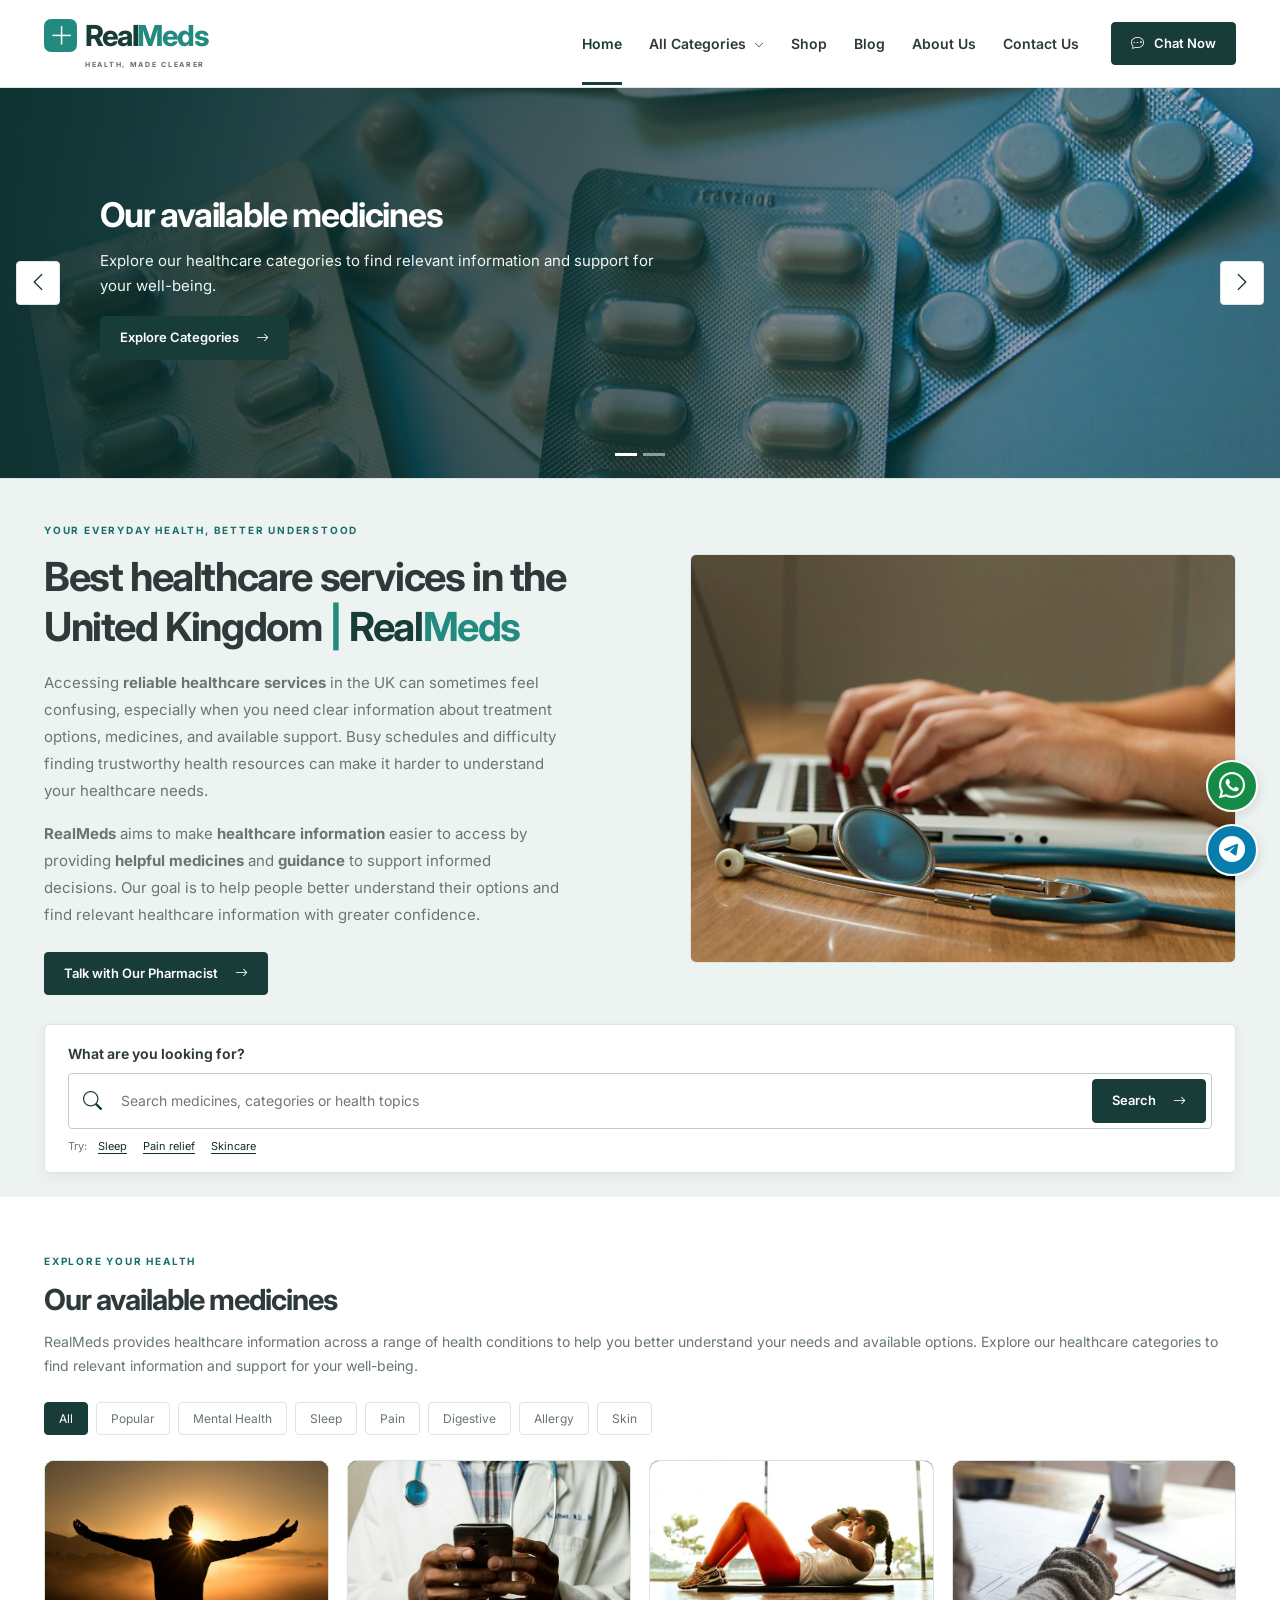
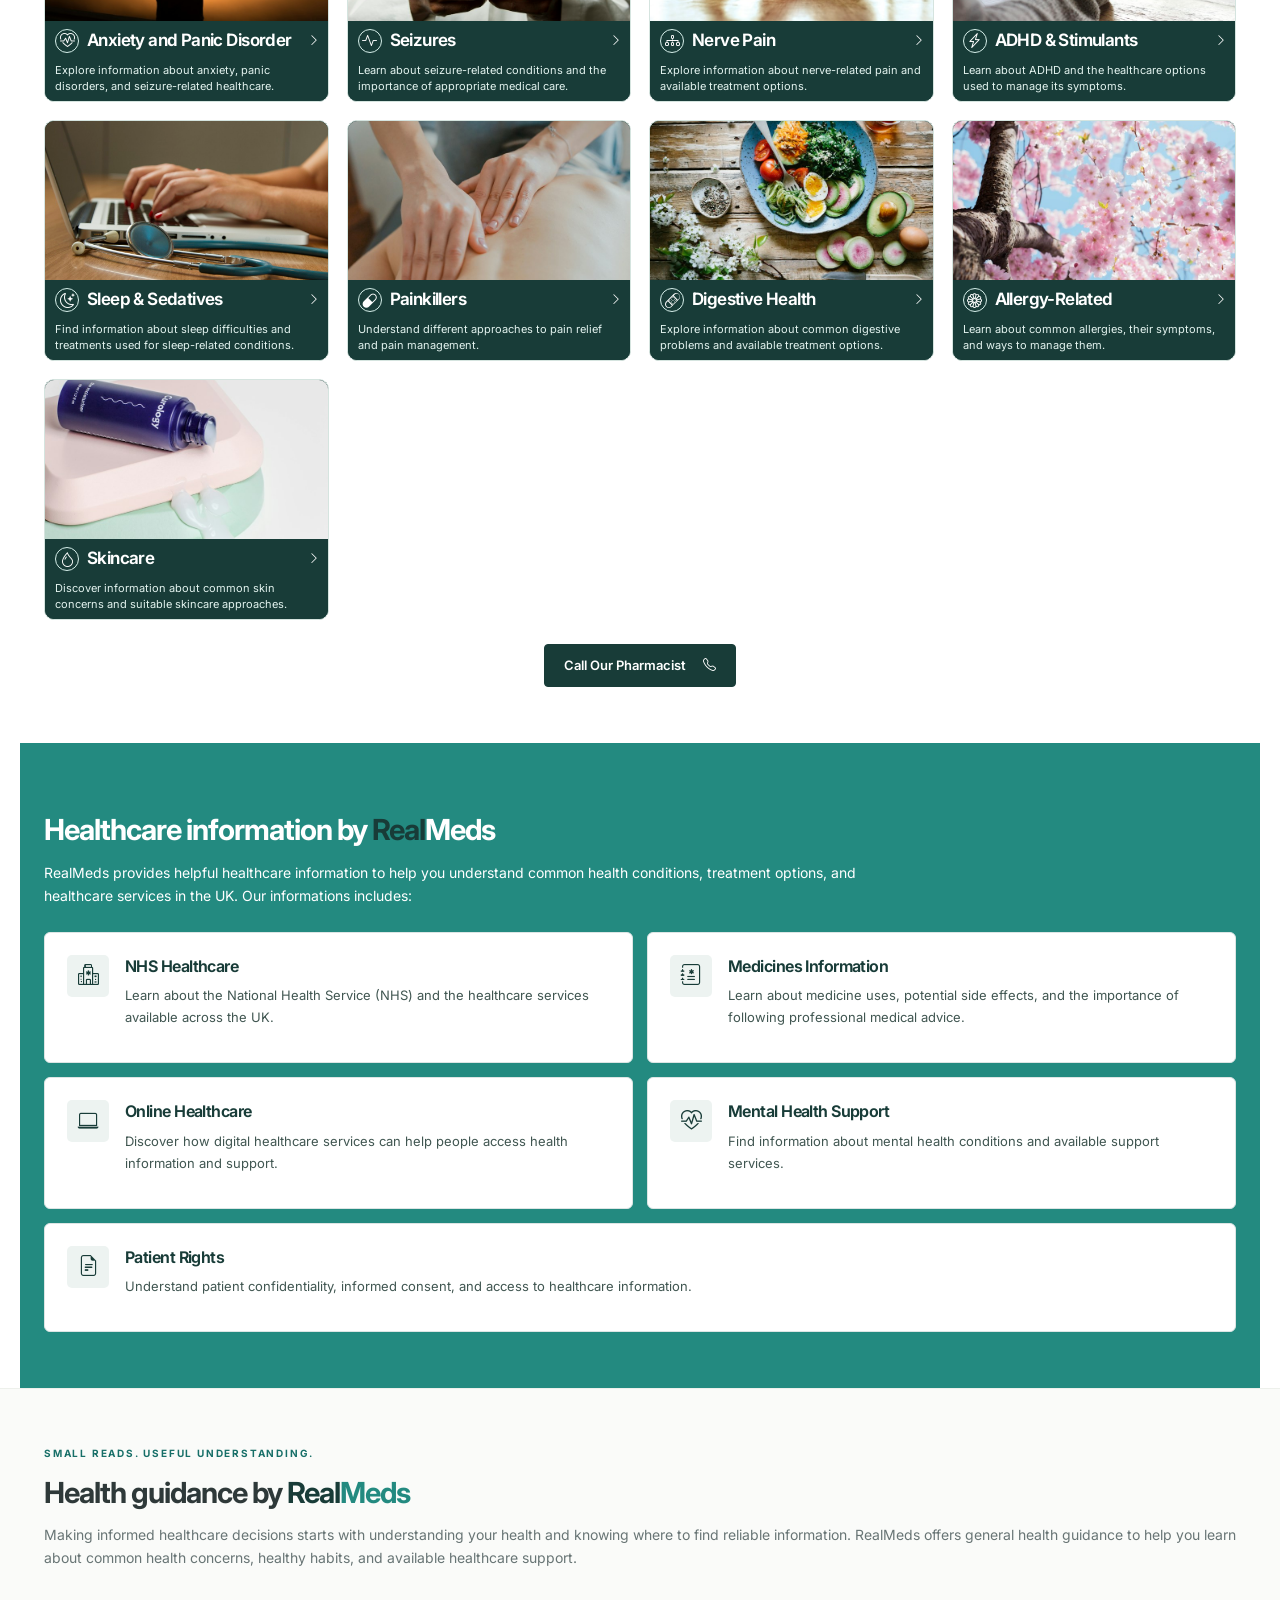
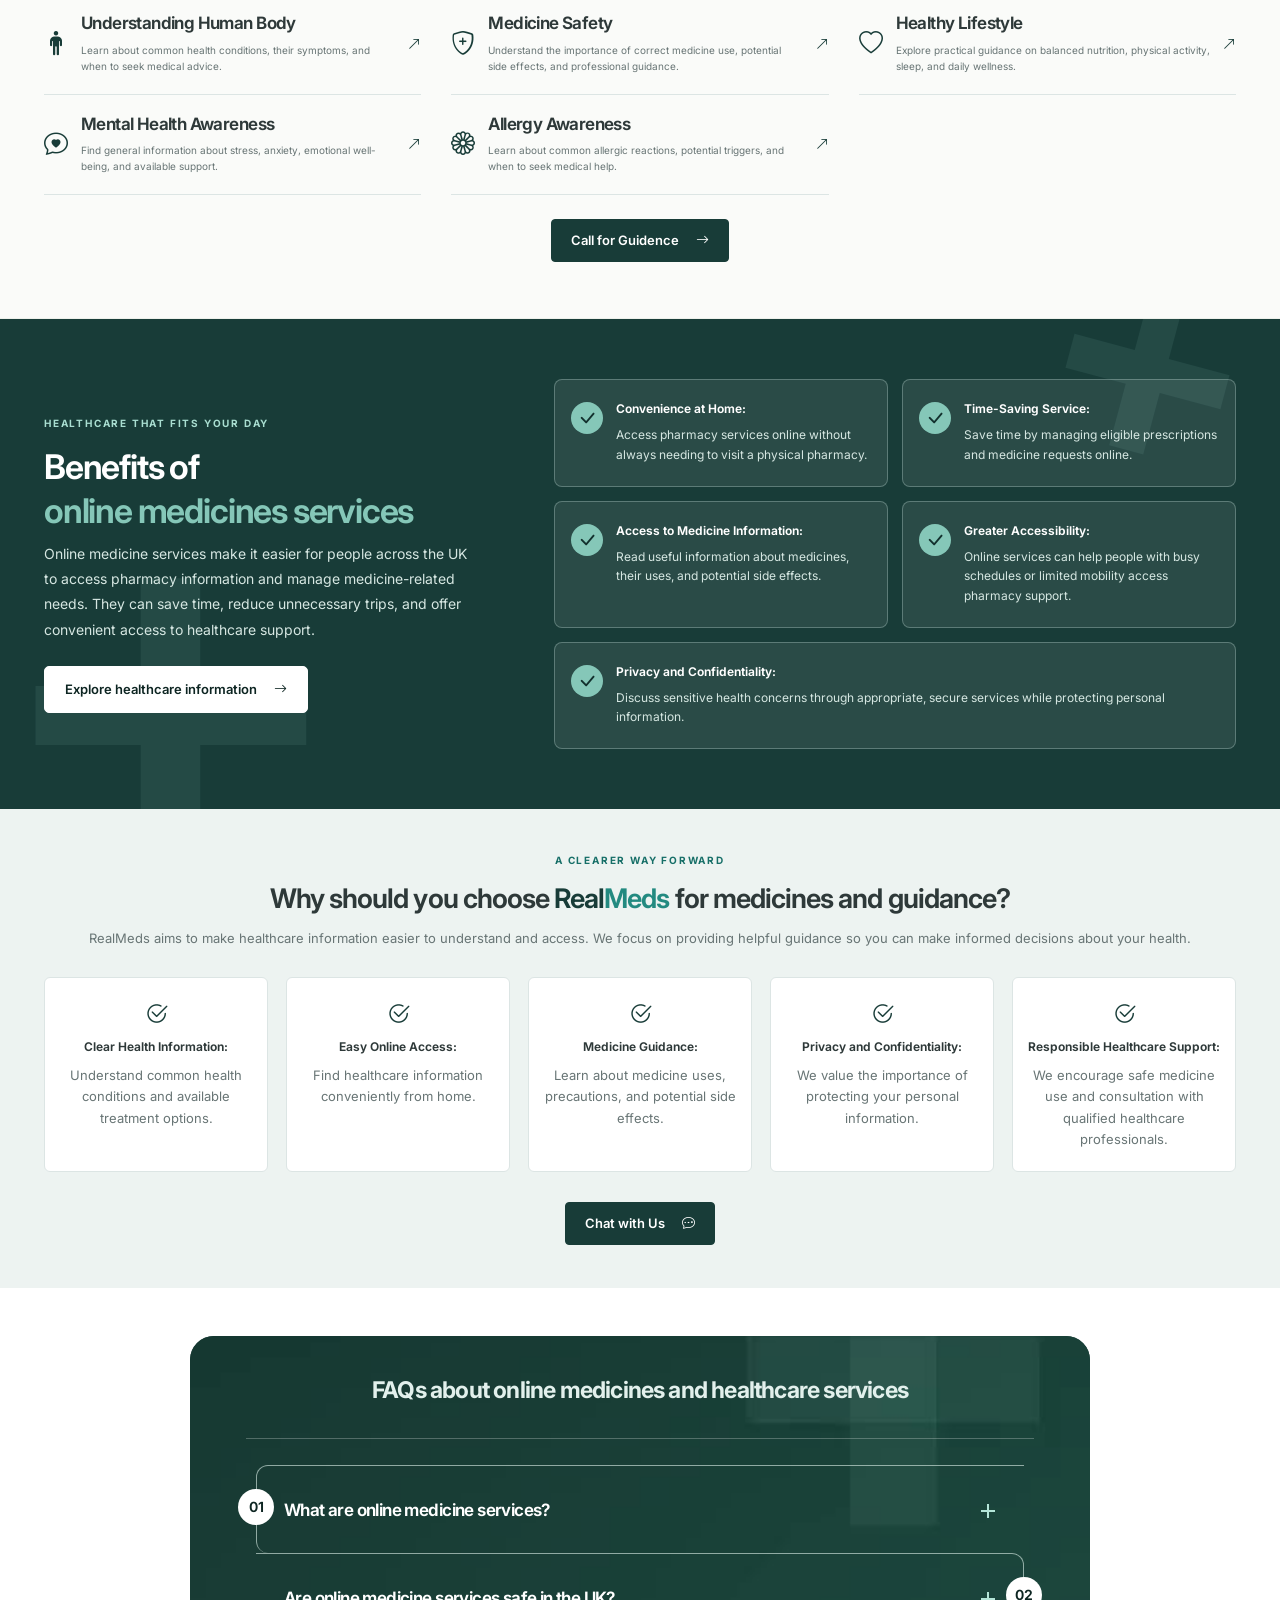
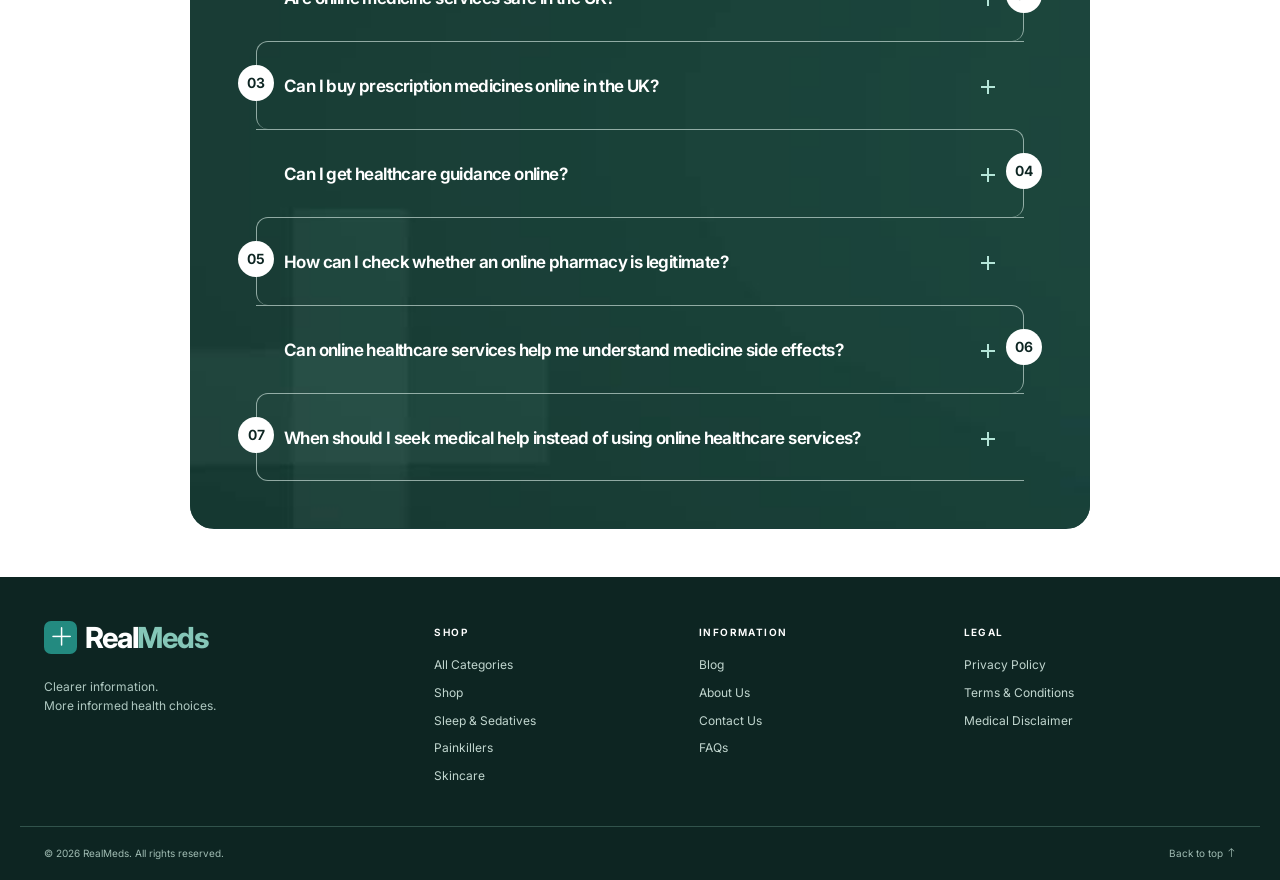
==== commit 4ee6b93e: "Update index.html" ====
--- a/index.html
+++ b/index.html
@@ -151,7 +151,7 @@
         </section>
         <section id="information" class="section container">
             <div class="section-heading">
-                <div><span class="eyebrow">KNOW MORE, FEEL MORE CONFIDENT</span>
+                <div><span class="eyebrow"></span>
                     <h2>Healthcare information by <span class="heading-brand"><span class="heading-brand-real">Real</span><span class="heading-brand-meds">Meds</span></span></h2>
                     <p>RealMeds provides helpful healthcare information to help you understand common health conditions,
                         treatment options, and healthcare services in the UK. Our informations includes:</p>
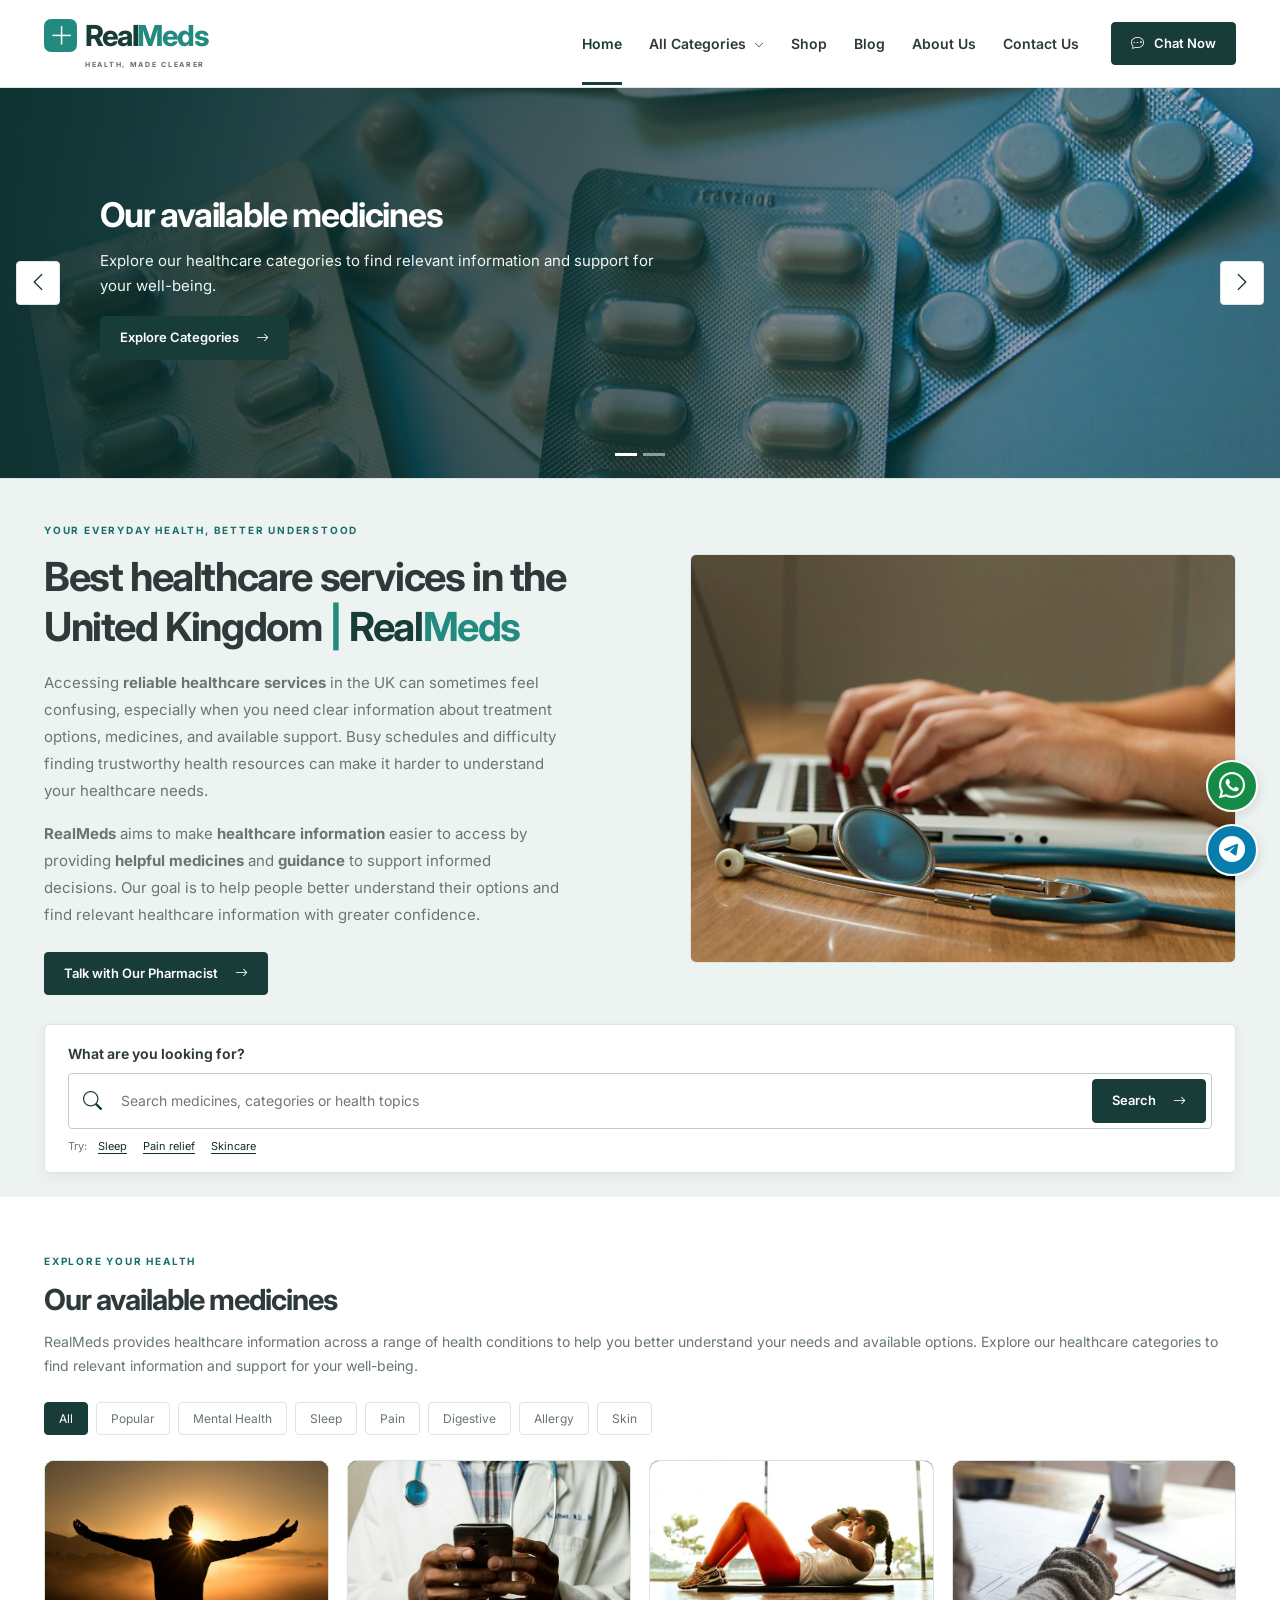
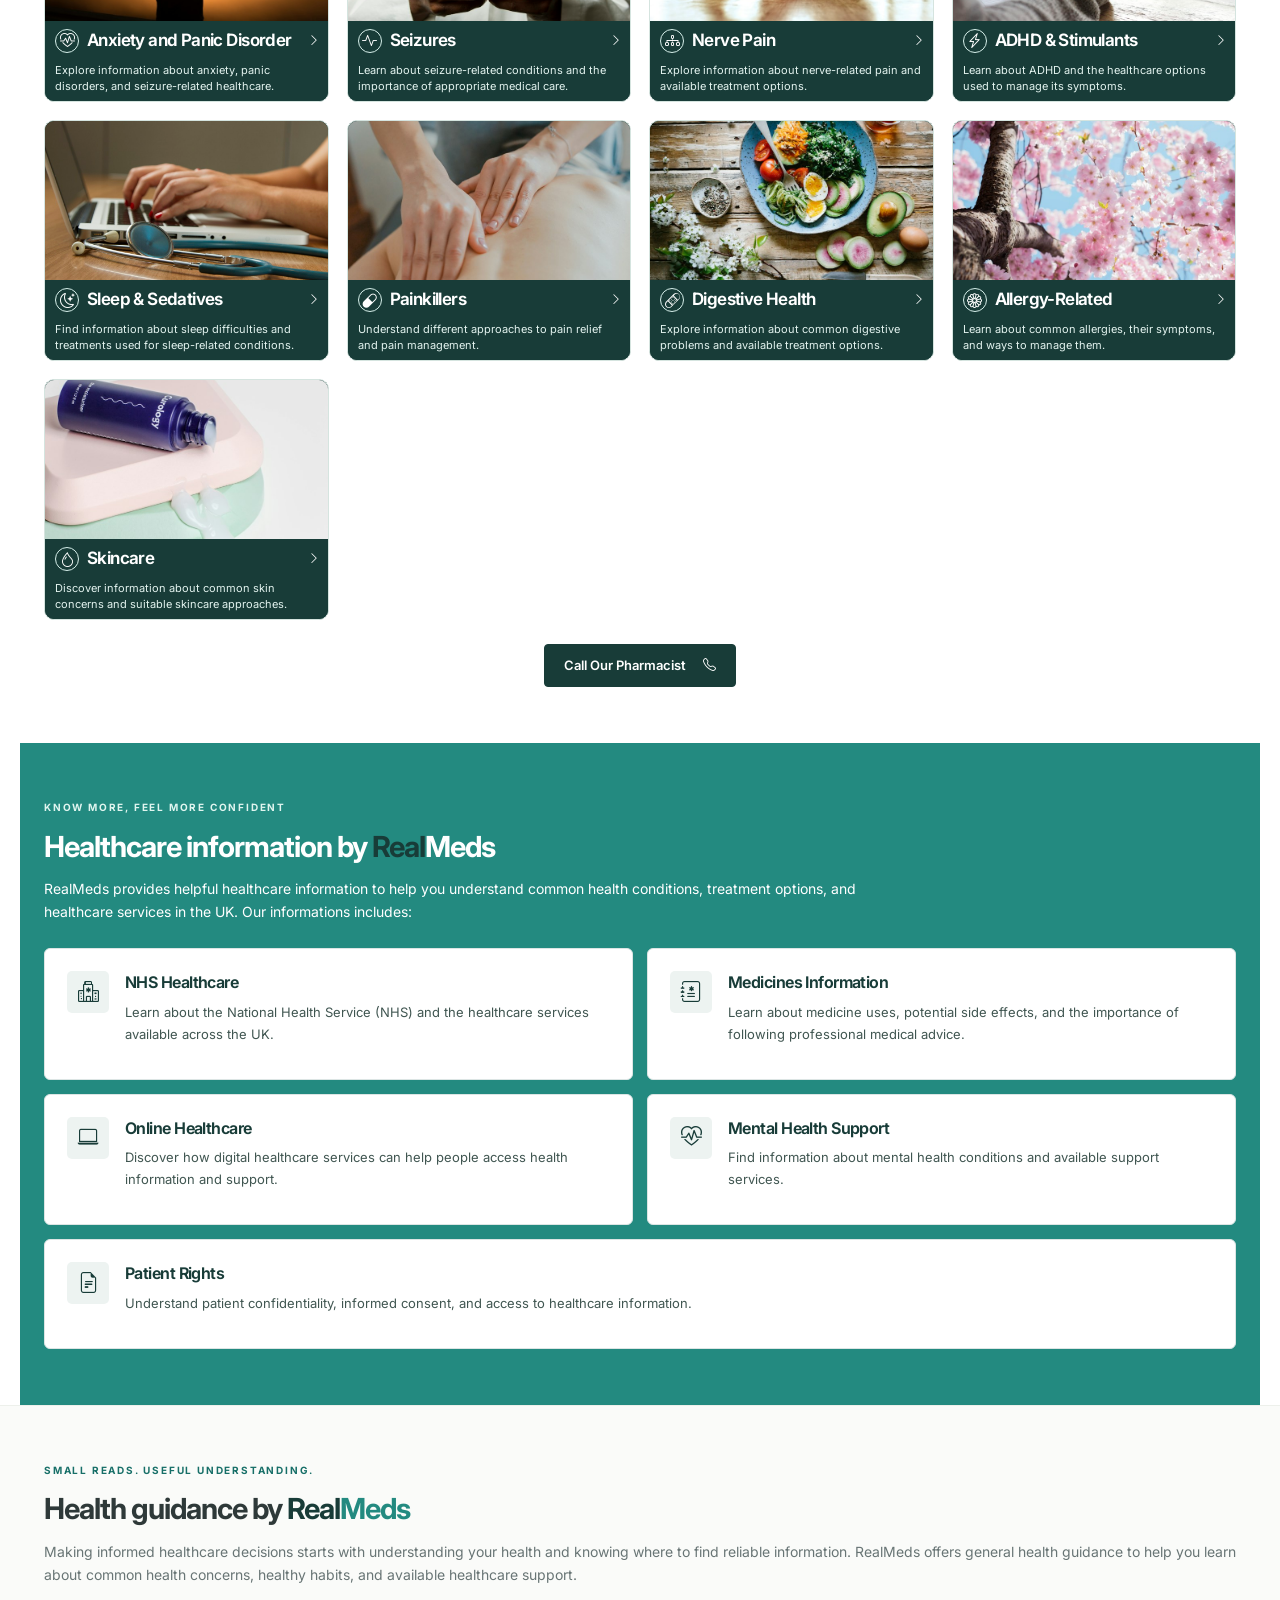
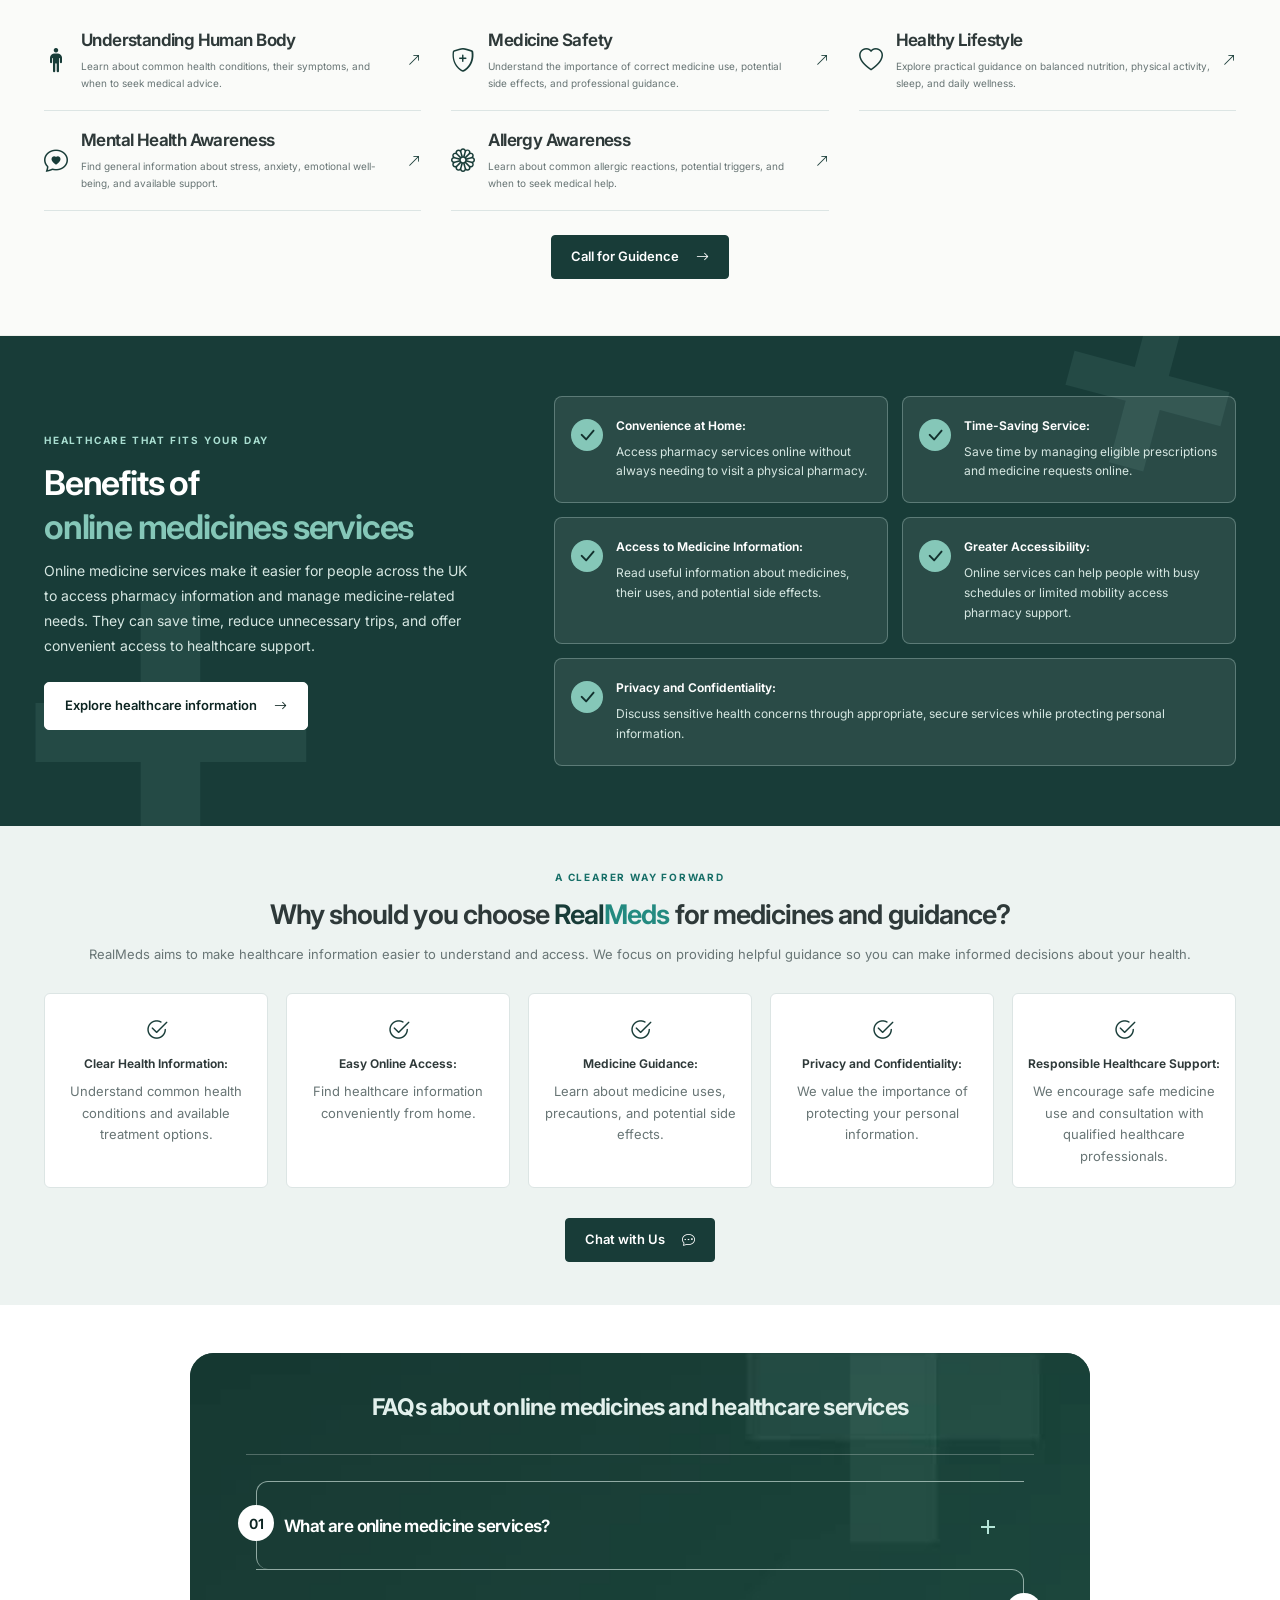
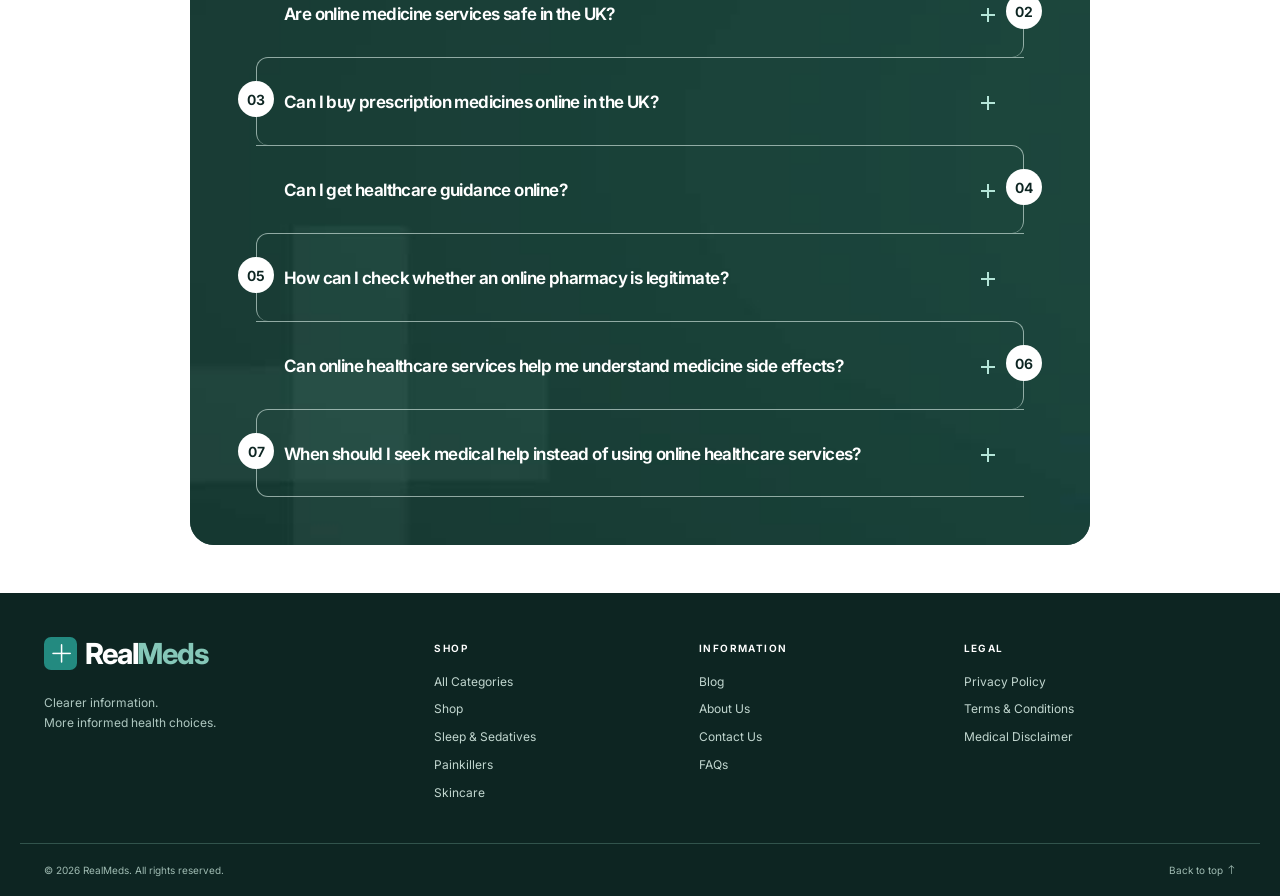
==== commit e84f4914: "Update index.html" ====
--- a/index.html
+++ b/index.html
@@ -151,7 +151,7 @@
         </section>
         <section id="information" class="section container">
             <div class="section-heading">
-                <div><span class="eyebrow"></span>
+                <div><span class="eyebrow">KNOW MORE, FEEL MORE CONFIDENT</span>
                     <h2>Healthcare information by <span class="heading-brand"><span class="heading-brand-real">Real</span><span class="heading-brand-meds">Meds</span></span></h2>
                     <p>RealMeds provides helpful healthcare information to help you understand common health conditions,
                         treatment options, and healthcare services in the UK. Our informations includes:</p>
